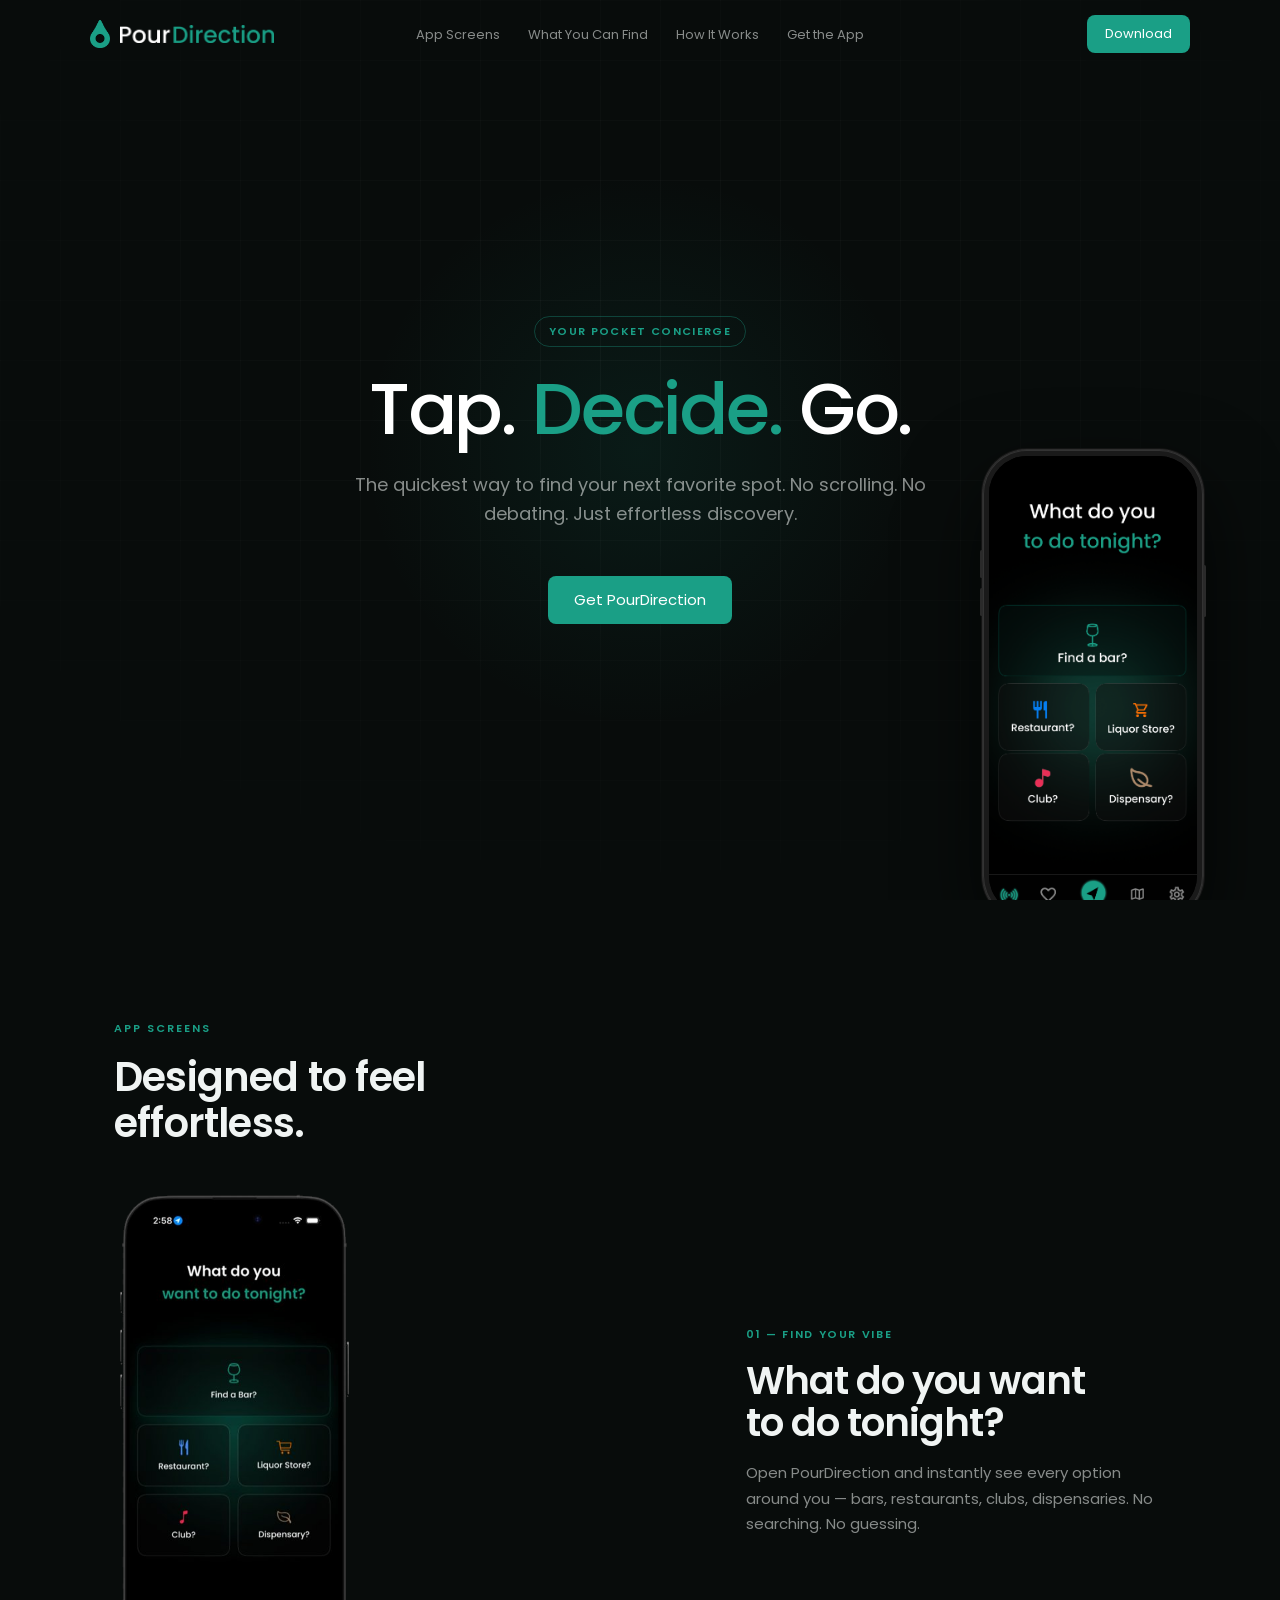
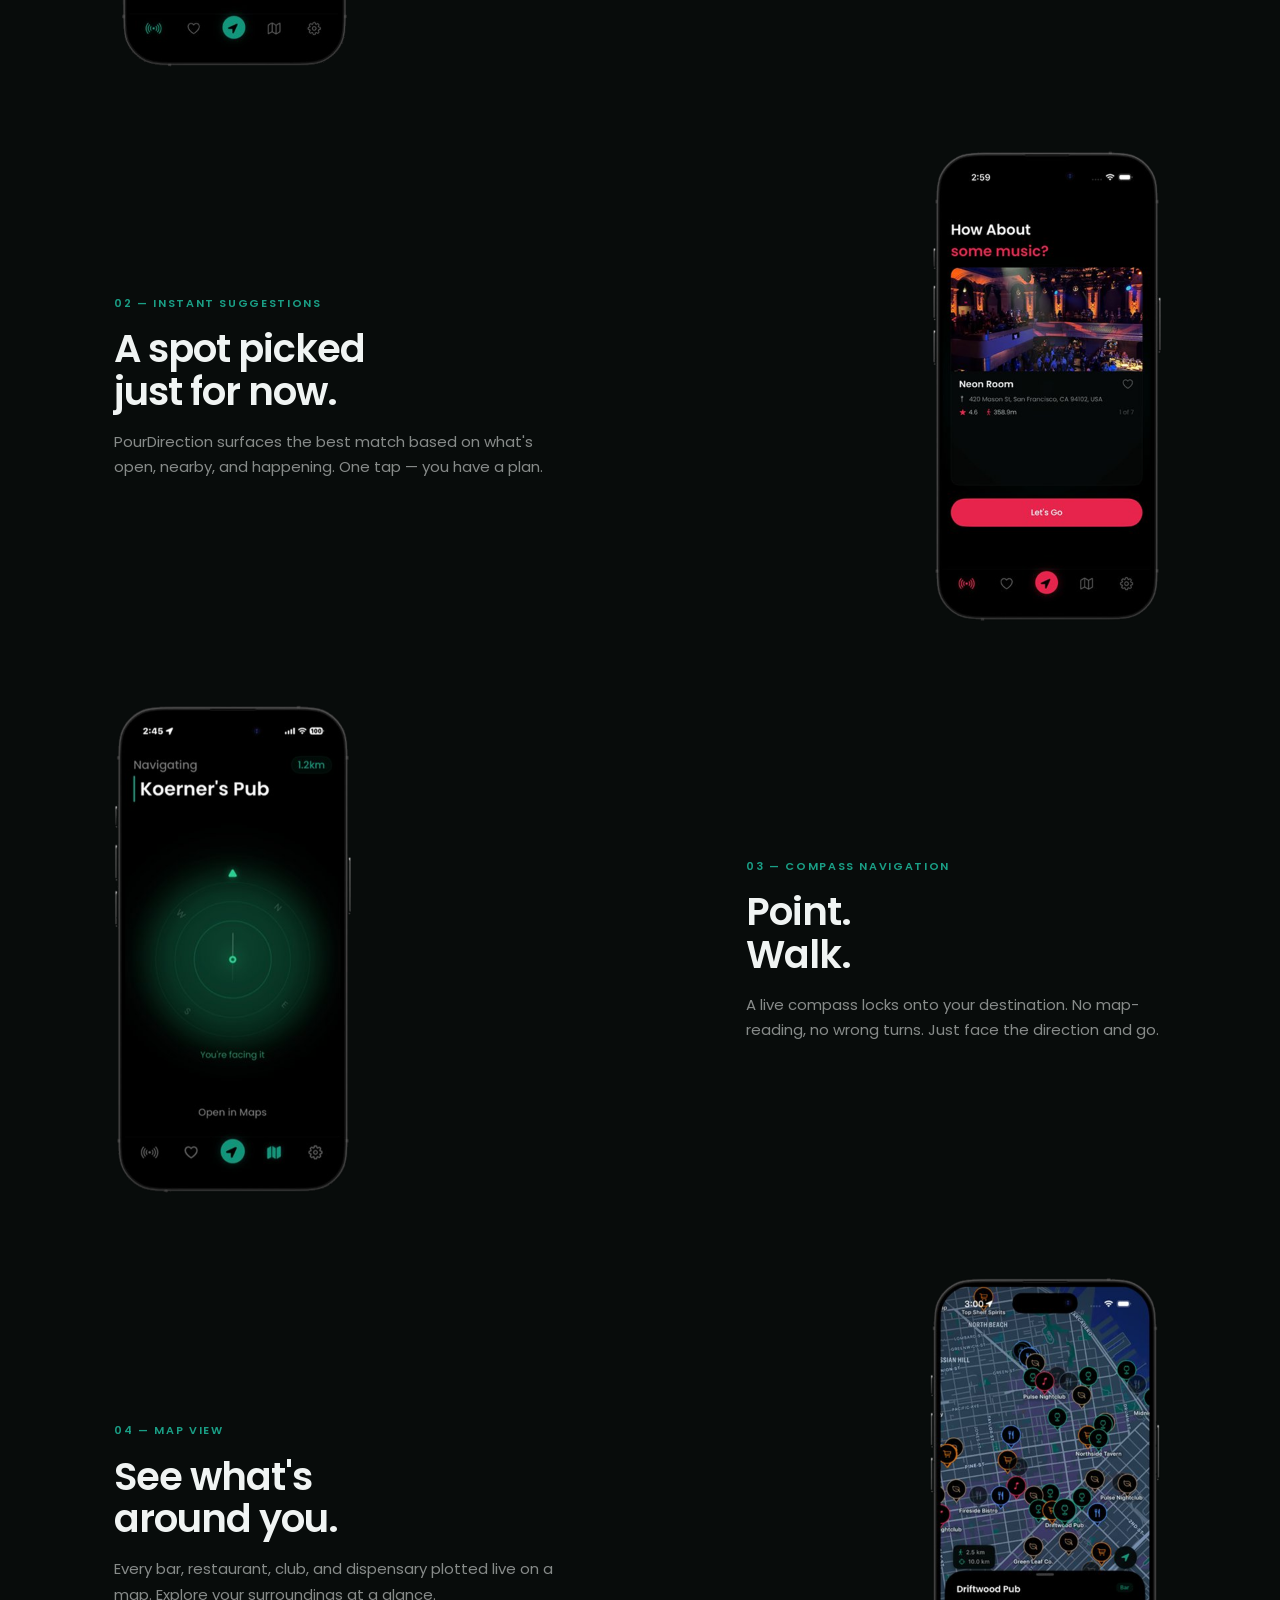
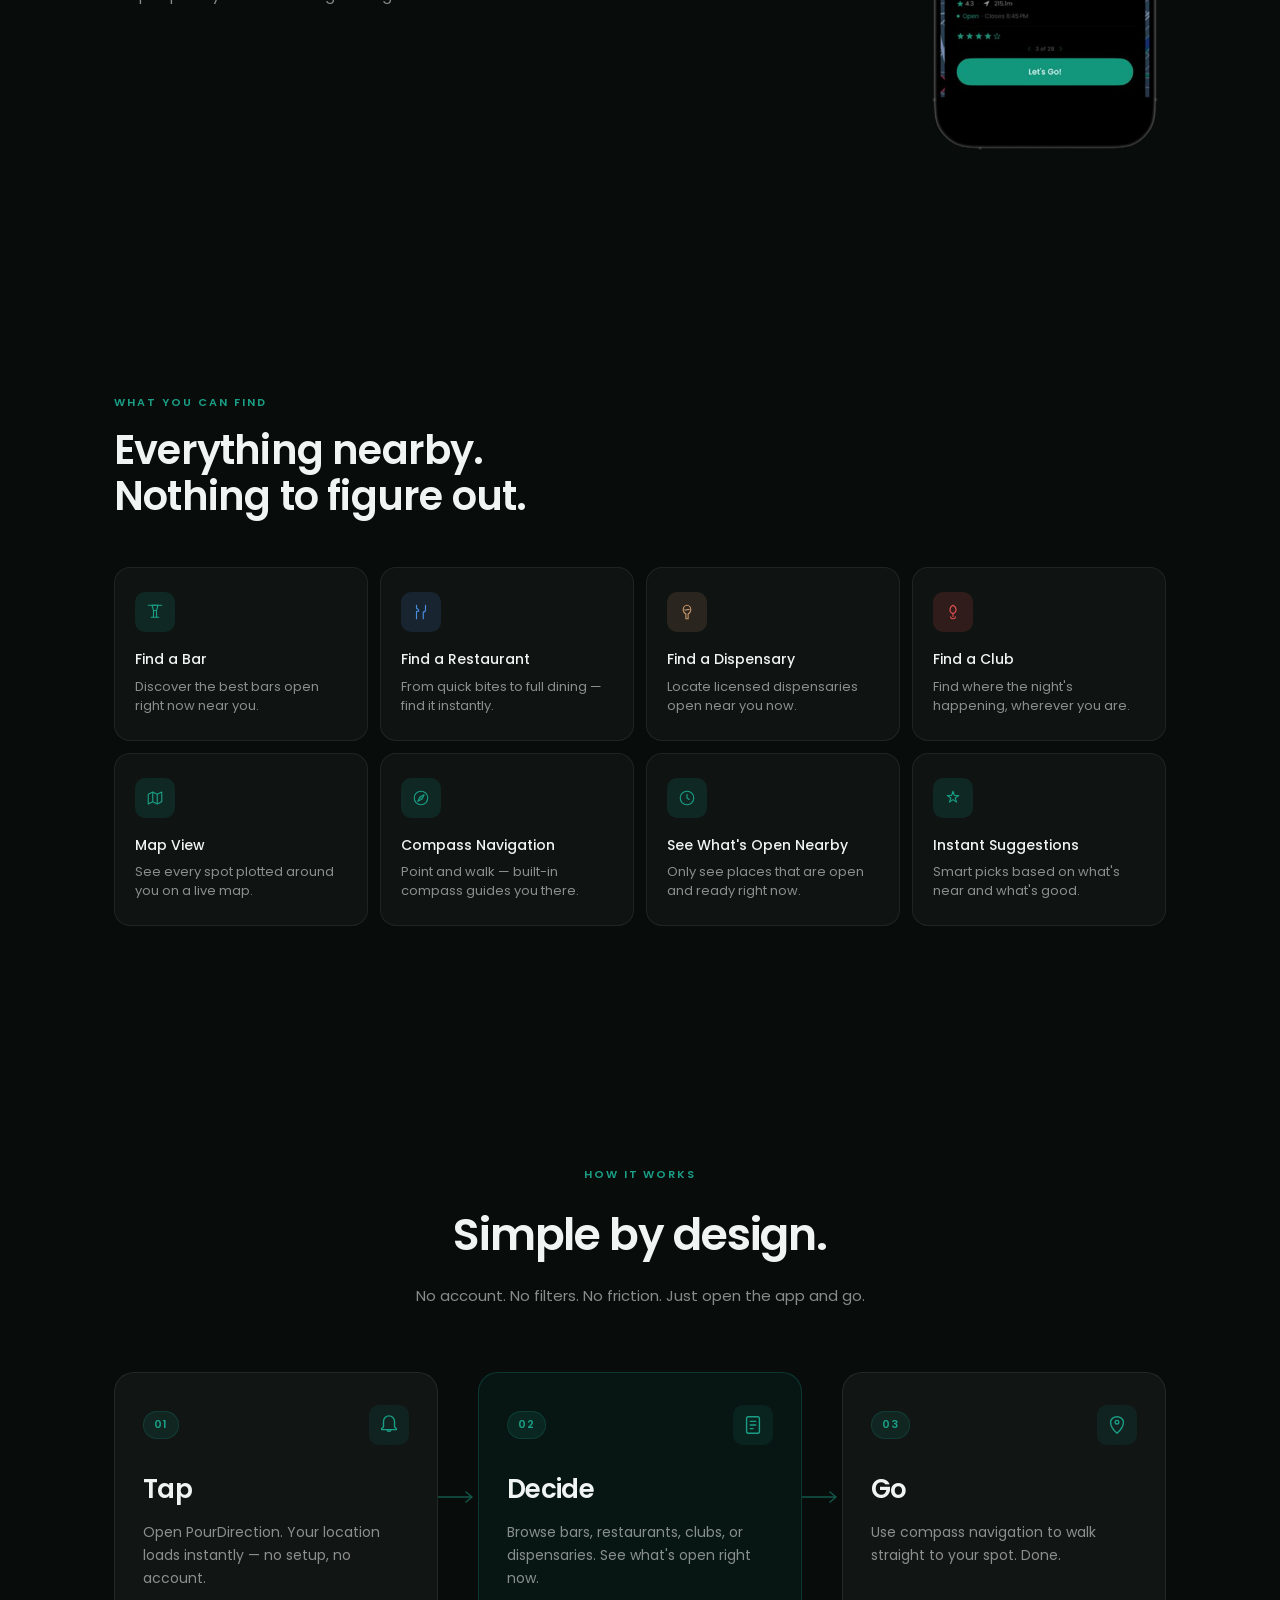
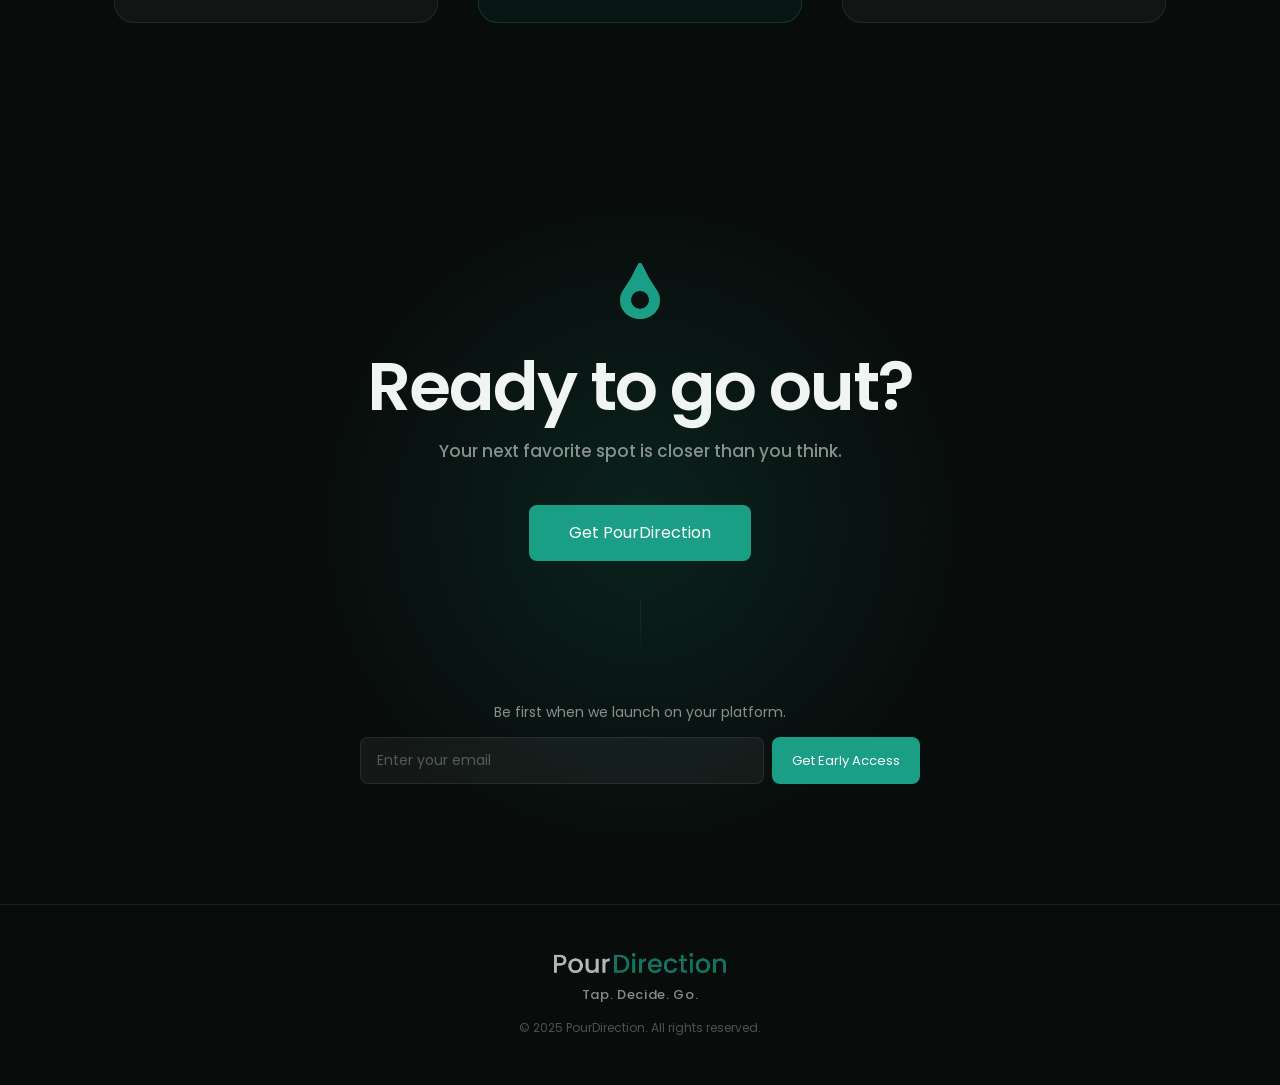
==== index.html @ 6fa6e8a2 "Initial commit — PourDirection marketing site" ====
<!DOCTYPE html>
<html lang="en">
<head>
  <meta charset="UTF-8" />
  <meta name="viewport" content="width=device-width, initial-scale=1.0" />
  <!-- Replace page title if needed -->
  <title>PourDirection — Tap. Decide. Go.</title>
  <meta name="description" content="Find the perfect spot. Instantly. PourDirection helps you discover bars, restaurants, dispensaries, and clubs near you." />
  <link rel="preconnect" href="https://fonts.googleapis.com" />
  <link rel="preconnect" href="https://fonts.gstatic.com" crossorigin />
  <link href="https://fonts.googleapis.com/css2?family=Poppins:wght@400;500;600;700;800&display=swap" rel="stylesheet" />
  <link rel="stylesheet" href="styles.css" />
</head>
<body>

  <!-- ============================================================
       NAV
  ============================================================ -->
  <nav class="nav" id="nav">
    <div class="nav-inner">
      <a href="#" class="nav-logo">
        <img src="assets/images/logo-icon.png" alt="PourDirection icon" class="nav-logo-icon" />
        <img src="assets/images/logo-wordmark.png" alt="PourDirection" class="nav-logo-wordmark" />
      </a>

      <!-- Desktop nav links -->
      <ul class="nav-links">
        <li><a href="#screenshots" class="nav-link">App Screens</a></li>
        <li><a href="#features" class="nav-link">What You Can Find</a></li>
        <li><a href="#how" class="nav-link">How It Works</a></li>
        <li><a href="#cta" class="nav-link">Get the App</a></li>
      </ul>

      <div class="nav-right">
        <a href="#cta" class="btn btn-sm">Download</a>
        <!-- Hamburger (mobile only) -->
        <button class="nav-hamburger" id="navHamburger" aria-label="Open menu" aria-expanded="false">
          <span></span><span></span><span></span>
        </button>
      </div>
    </div>

    <!-- Mobile drawer -->
    <div class="nav-drawer" id="navDrawer">
      <ul class="nav-drawer-links">
        <li><a href="#screenshots" class="nav-drawer-link">App Screens</a></li>
        <li><a href="#features" class="nav-drawer-link">What You Can Find</a></li>
        <li><a href="#how" class="nav-drawer-link">How It Works</a></li>
        <li><a href="#cta" class="nav-drawer-link">Ready to Go Out</a></li>
      </ul>
    </div>
  </nav>

  <!-- ============================================================
       HERO
  ============================================================ -->
  <section class="hero" id="hero">
    <!-- Background grid texture -->
    <div class="hero-grid" aria-hidden="true"></div>
    <!-- Radial glow -->
    <div class="hero-glow" aria-hidden="true"></div>

    <div class="hero-content">
      <!-- Badge -->
      <div class="hero-badge fade-up">Your Pocket Concierge</div>

      <!-- Headline -->
      <h1 class="hero-headline fade-up delay-1">
        Tap. <span style="color: #1A9F86;">Decide.</span> Go.
      </h1>

      <!-- Subtext -->
      <p class="hero-sub fade-up delay-2">
        The quickest way to find your next favorite spot. No scrolling. No debating. Just effortless discovery.
      </p>

      <div class="hero-ctas fade-up delay-3">
        <a href="#cta" class="btn btn-primary">Get PourDirection</a>
      </div>
    </div>

    <!-- iPhone mockup -->
    <div class="hero-phone fade-up delay-2">
      <div class="iphone">
        <div class="iphone-btn iphone-btn--vol-up"></div>
        <div class="iphone-btn iphone-btn--vol-down"></div>
        <div class="iphone-btn iphone-btn--power"></div>
        <div class="iphone-screen">
          <div class="iphone-island"></div>
          <img src="assets/images/screen-whattodo.png" alt="PourDirection app screen" class="iphone-screenshot" />
        </div>
      </div>
    </div>
  </section>

  <!-- ============================================================
       APP SCREENS
  ============================================================ -->
  <section class="screenshots" id="screenshots">
    <div class="container">
      <div class="section-label fade-up">App Screens</div>
      <h2 class="section-headline fade-up delay-1">Designed to feel<br />effortless.</h2>

      <div class="app-showcase">

        <!-- Row 1: Home — image left -->
        <div class="app-row fade-up" style="display:flex;flex-direction:row;align-items:center;justify-content:space-between;gap:60px;">
          <div class="app-row-image" style="flex:0 0 240px;width:240px;overflow:hidden;">
            <img src="assets/App_screnes/MainLanding_no_bg.png" alt="Home screen" style="width:240px;height:auto;display:block;border-radius:20px;" />
          </div>
          <div class="app-row-text" style="flex:0 0 auto;width:420px;min-width:0;">
            <span class="app-row-tag">01 — Find Your Vibe</span>
            <h3 class="app-row-headline">What do you want<br />to do tonight?</h3>
            <p class="app-row-desc">Open PourDirection and instantly see every option around you — bars, restaurants, clubs, dispensaries. No searching. No guessing.</p>
          </div>
        </div>

        <!-- Row 2: Suggestion — image right -->
        <div class="app-row app-row--reverse fade-up" style="display:flex;flex-direction:row-reverse;align-items:center;gap:96px;">
          <div class="app-row-image" style="flex:0 0 240px;width:240px;overflow:hidden;">
            <img src="assets/App_screnes/Suggestions_view_no_bg.png" alt="Suggestion screen" style="width:240px;height:auto;display:block;border-radius:20px;" />
          </div>
          <div class="app-row-text" style="flex:1;min-width:0;">
            <span class="app-row-tag">02 — Instant Suggestions</span>
            <h3 class="app-row-headline">A spot picked<br />just for now.</h3>
            <p class="app-row-desc">PourDirection surfaces the best match based on what's open, nearby, and happening. One tap — you have a plan.</p>
          </div>
        </div>

        <!-- Row 3: Compass — image left -->
        <div class="app-row fade-up" style="display:flex;flex-direction:row;align-items:center;justify-content:space-between;gap:60px;">
          <div class="app-row-image" style="flex:0 0 240px;width:240px;overflow:hidden;">
            <img src="assets/App_screnes/Compass_no_border_HQ.png" alt="Compass navigation" style="width:240px;height:auto;display:block;border-radius:20px;" />
          </div>
          <div class="app-row-text" style="flex:0 0 auto;width:420px;min-width:0;">
            <span class="app-row-tag">03 — Compass Navigation</span>
            <h3 class="app-row-headline">Point.<br />Walk.</h3>
            <p class="app-row-desc">A live compass locks onto your destination. No map-reading, no wrong turns. Just face the direction and go.</p>
          </div>
        </div>

        <!-- Row 4: Map — image right -->
        <div class="app-row app-row--reverse fade-up" style="display:flex;flex-direction:row-reverse;align-items:center;gap:96px;">
          <div class="app-row-image" style="flex:0 0 240px;width:240px;overflow:hidden;">
            <img src="assets/App_screnes/MapView_no_border_HQ.png" alt="Map view" style="width:240px;height:auto;display:block;border-radius:20px;" />
          </div>
          <div class="app-row-text" style="flex:1;min-width:0;">
            <span class="app-row-tag">04 — Map View</span>
            <h3 class="app-row-headline">See what's<br />around you.</h3>
            <p class="app-row-desc">Every bar, restaurant, club, and dispensary plotted live on a map. Explore your surroundings at a glance.</p>
          </div>
        </div>

      </div>
    </div>
  </section>

  <!-- ============================================================
       FEATURES
  ============================================================ -->
  <section class="features" id="features">
    <div class="container">
      <div class="section-label fade-up">What you can find</div>
      <!-- Replace section headline here -->
      <h2 class="section-headline fade-up delay-1">Everything nearby.<br />Nothing to figure out.</h2>

      <div class="features-grid">

        <!-- Bar — teal -->
        <div class="feature-card fade-up" style="--card-accent: #1A9F86;">
          <div class="feature-icon">
            <svg viewBox="0 0 24 24" fill="none"><path d="M8 3H16L14 10H10L8 3Z" stroke="currentColor" stroke-width="1.5" stroke-linejoin="round"/><path d="M10 10V19M14 10V19" stroke="currentColor" stroke-width="1.5" stroke-linecap="round"/><path d="M7 19H17" stroke="currentColor" stroke-width="1.5" stroke-linecap="round"/><path d="M3 3H21" stroke="currentColor" stroke-width="1.5" stroke-linecap="round"/></svg>
          </div>
          <h3 class="feature-name">Find a Bar</h3>
          <p class="feature-desc">Discover the best bars open right now near you.</p>
        </div>

        <!-- Restaurant — blue -->
        <div class="feature-card fade-up delay-1" style="--card-accent: #4A8FE2;">
          <div class="feature-icon">
            <svg viewBox="0 0 24 24" fill="none"><path d="M18 3V9C18 10.657 16.657 12 15 12V21" stroke="currentColor" stroke-width="1.5" stroke-linecap="round"/><path d="M6 3V7M6 11V21M6 7C6 7 9 8 9 11C9 11 9 11 6 11" stroke="currentColor" stroke-width="1.5" stroke-linecap="round" stroke-linejoin="round"/></svg>
          </div>
          <h3 class="feature-name">Find a Restaurant</h3>
          <p class="feature-desc">From quick bites to full dining — find it instantly.</p>
        </div>

        <!-- Dispensary — warm tan -->
        <div class="feature-card fade-up delay-2" style="--card-accent: #C4956A;">
          <div class="feature-icon">
            <svg viewBox="0 0 24 24" fill="none"><path d="M12 3C9 3 7 6 7 9C7 11.5 8.5 13.5 10.5 14.5V21H13.5V14.5C15.5 13.5 17 11.5 17 9C17 6 15 3 12 3Z" stroke="currentColor" stroke-width="1.5" stroke-linejoin="round"/><path d="M9 9C9 9 10.5 10 12 9C13.5 8 15 9 15 9" stroke="currentColor" stroke-width="1.5" stroke-linecap="round"/></svg>
          </div>
          <h3 class="feature-name">Find a Dispensary</h3>
          <p class="feature-desc">Locate licensed dispensaries open near you now.</p>
        </div>

        <!-- Club — red/coral -->
        <div class="feature-card fade-up delay-3" style="--card-accent: #E05050;">
          <div class="feature-icon">
            <svg viewBox="0 0 24 24" fill="none"><path d="M9 18C9 18 8 21 12 21C16 21 15 18 15 18M12 3C12 3 8 5 8 9C8 12 10 13.5 12 14C14 13.5 16 12 16 9C16 5 12 3 12 3Z" stroke="currentColor" stroke-width="1.5" stroke-linejoin="round"/><path d="M12 14V18" stroke="currentColor" stroke-width="1.5" stroke-linecap="round"/></svg>
          </div>
          <h3 class="feature-name">Find a Club</h3>
          <p class="feature-desc">Find where the night's happening, wherever you are.</p>
        </div>

        <!-- Map View — teal -->
        <div class="feature-card fade-up" style="--card-accent: #1A9F86;">
          <div class="feature-icon">
            <svg viewBox="0 0 24 24" fill="none"><path d="M3 7L9 4L15 7L21 4V17L15 20L9 17L3 20V7Z" stroke="currentColor" stroke-width="1.5" stroke-linejoin="round"/><path d="M9 4V17M15 7V20" stroke="currentColor" stroke-width="1.5"/></svg>
          </div>
          <h3 class="feature-name">Map View</h3>
          <p class="feature-desc">See every spot plotted around you on a live map.</p>
        </div>

        <!-- Compass — teal -->
        <div class="feature-card fade-up delay-1" style="--card-accent: #1A9F86;">
          <div class="feature-icon">
            <svg viewBox="0 0 24 24" fill="none"><circle cx="12" cy="12" r="9" stroke="currentColor" stroke-width="1.5"/><path d="M16.243 7.757L13.414 13.414L7.757 16.243L10.586 10.586L16.243 7.757Z" stroke="currentColor" stroke-width="1.5" stroke-linejoin="round"/><circle cx="12" cy="12" r="1" fill="currentColor"/></svg>
          </div>
          <h3 class="feature-name">Compass Navigation</h3>
          <p class="feature-desc">Point and walk — built-in compass guides you there.</p>
        </div>

        <!-- Open Nearby — teal -->
        <div class="feature-card fade-up delay-2" style="--card-accent: #1A9F86;">
          <div class="feature-icon">
            <svg viewBox="0 0 24 24" fill="none"><circle cx="12" cy="12" r="9" stroke="currentColor" stroke-width="1.5"/><path d="M12 7V12L15 14" stroke="currentColor" stroke-width="1.5" stroke-linecap="round" stroke-linejoin="round"/></svg>
          </div>
          <h3 class="feature-name">See What's Open Nearby</h3>
          <p class="feature-desc">Only see places that are open and ready right now.</p>
        </div>

        <!-- Suggestions — teal -->
        <div class="feature-card fade-up delay-3" style="--card-accent: #1A9F86;">
          <div class="feature-icon">
            <svg viewBox="0 0 24 24" fill="none"><path d="M12 3L13.8 8.6H19.6L14.9 11.9L16.7 17.5L12 14.2L7.3 17.5L9.1 11.9L4.4 8.6H10.2L12 3Z" stroke="currentColor" stroke-width="1.5" stroke-linejoin="round"/></svg>
          </div>
          <h3 class="feature-name">Instant Suggestions</h3>
          <p class="feature-desc">Smart picks based on what's near and what's good.</p>
        </div>

      </div>
    </div>
  </section>

  <!-- ============================================================
       HOW IT WORKS
  ============================================================ -->
  <section class="how" id="how">
    <div class="container">

      <div class="how-header fade-up">
        <div class="section-label">How it works</div>
        <h2 class="how-headline">Simple by design.</h2>
        <p class="how-sub">No account. No filters. No friction. Just open the app and go.</p>
      </div>

      <!-- Connected steps row -->
      <div class="steps">

        <!-- Step 1 -->
        <div class="step fade-up">
          <div class="step-card">
            <div class="step-top">
              <span class="step-chip">01</span>
              <div class="step-icon">
                <svg viewBox="0 0 24 24" fill="none" width="22" height="22">
                  <path d="M12 2C8.686 2 6 4.686 6 8V14L4 16V17H20V16L18 14V8C18 4.686 15.314 2 12 2Z" stroke="currentColor" stroke-width="1.5" stroke-linejoin="round"/>
                  <path d="M10 17C10 18.105 10.895 19 12 19C13.105 19 14 18.105 14 17" stroke="currentColor" stroke-width="1.5"/>
                </svg>
              </div>
            </div>
            <h3 class="step-title">Tap</h3>
            <p class="step-desc">Open PourDirection. Your location loads instantly — no setup, no account.</p>
          </div>
          <!-- Arrow connector -->
          <div class="step-arrow" aria-hidden="true">
            <svg viewBox="0 0 40 16" fill="none" width="40" height="16">
              <path d="M0 8H34M34 8L28 3M34 8L28 13" stroke="#1A9F86" stroke-width="1.5" stroke-linecap="round" stroke-linejoin="round" opacity="0.5"/>
            </svg>
          </div>
        </div>

        <!-- Step 2 -->
        <div class="step fade-up delay-1">
          <div class="step-card step-card--active">
            <div class="step-top">
              <span class="step-chip">02</span>
              <div class="step-icon">
                <svg viewBox="0 0 24 24" fill="none" width="22" height="22">
                  <rect x="5" y="3" width="14" height="18" rx="2" stroke="currentColor" stroke-width="1.5"/>
                  <path d="M9 8H15M9 12H15M9 16H12" stroke="currentColor" stroke-width="1.5" stroke-linecap="round"/>
                </svg>
              </div>
            </div>
            <h3 class="step-title">Decide</h3>
            <p class="step-desc">Browse bars, restaurants, clubs, or dispensaries. See what's open right now.</p>
          </div>
          <div class="step-arrow" aria-hidden="true">
            <svg viewBox="0 0 40 16" fill="none" width="40" height="16">
              <path d="M0 8H34M34 8L28 3M34 8L28 13" stroke="#1A9F86" stroke-width="1.5" stroke-linecap="round" stroke-linejoin="round" opacity="0.5"/>
            </svg>
          </div>
        </div>

        <!-- Step 3 -->
        <div class="step fade-up delay-2">
          <div class="step-card">
            <div class="step-top">
              <span class="step-chip">03</span>
              <div class="step-icon">
                <svg viewBox="0 0 24 24" fill="none" width="22" height="22">
                  <path d="M12 21C12 21 5 15 5 9C5 5.686 8.134 3 12 3C15.866 3 19 5.686 19 9C19 15 12 21 12 21Z" stroke="currentColor" stroke-width="1.5" stroke-linejoin="round"/>
                  <circle cx="12" cy="9" r="2" stroke="currentColor" stroke-width="1.5"/>
                </svg>
              </div>
            </div>
            <h3 class="step-title">Go</h3>
            <p class="step-desc">Use compass navigation to walk straight to your spot. Done.</p>
          </div>
        </div>

      </div>
    </div>
  </section>

  <!-- ============================================================
       FINAL CTA
  ============================================================ -->
  <section class="cta-section" id="cta">
    <div class="cta-glow" aria-hidden="true"></div>
    <div class="container cta-inner">

      <!-- Replace logo here if needed -->
      <img src="assets/images/logo-icon.png" alt="PourDirection" class="cta-logo fade-up" />

      <!-- Replace final CTA headline -->
      <h2 class="cta-headline fade-up delay-1">Ready to go out?</h2>
      <!-- Replace CTA subtext -->
      <p class="cta-sub fade-up delay-2">Your next favorite spot is closer than you think.</p>

      <!-- Primary CTA button — replace href with App Store / Play Store link -->
      <a href="#" class="btn btn-primary btn-large fade-up delay-3">Get PourDirection</a>

      <div class="cta-divider fade-up delay-3" aria-hidden="true"></div>

      <!-- Email capture — no backend, UI only -->
      <div class="email-capture fade-up delay-4">
        <p class="email-label">Be first when we launch on your platform.</p>
        <form class="email-form" onsubmit="handleEmailSubmit(event)">
          <!-- Replace placeholder text if needed -->
          <input
            type="email"
            class="email-input"
            placeholder="Enter your email"
            required
            aria-label="Email address"
          />
          <button type="submit" class="btn btn-primary">Get Early Access</button>
        </form>
        <p class="email-thanks" id="emailThanks">You're on the list. We'll be in touch.</p>
      </div>

    </div>
  </section>

  <!-- ============================================================
       FOOTER
  ============================================================ -->
  <footer class="footer">
    <div class="container footer-inner">
      <img src="assets/images/logo-wordmark.png" alt="PourDirection" class="footer-logo" />
      <!-- Replace footer tagline -->
      <p class="footer-tag">Tap. Decide. Go.</p>
      <!-- Replace footer legal text -->
      <p class="footer-legal">&copy; 2025 PourDirection. All rights reserved.</p>
    </div>
  </footer>

  <script src="script.js"></script>
</body>
</html>
---- styles.css ----
/* ============================================================
   POURDIRECTION — MARKETING SITE
   styles.css
   ============================================================ */

/* ------------------------------------------------------------
   CSS VARIABLES — Edit brand colors and fonts here
   ------------------------------------------------------------ */
:root {
  /* Brand colors */
  --accent: #1A9F86;
  --accent-light: #22c4a5;
  --accent-dim: rgba(26, 159, 134, 0.15);
  --accent-glow: rgba(26, 159, 134, 0.35);

  /* Backgrounds */
  --bg-base: #060a09;
  --bg-surface: rgba(255, 255, 255, 0.04);
  --bg-surface-hover: rgba(255, 255, 255, 0.07);
  --bg-border: rgba(255, 255, 255, 0.08);

  /* Text */
  --text-primary: #f0f4f3;
  --text-secondary: rgba(240, 244, 243, 0.55);
  --text-muted: rgba(240, 244, 243, 0.3);

  /* Spacing */
  --section-padding: 120px;
  --container-width: 1100px;

  /* Radius */
  --radius-sm: 10px;
  --radius-md: 16px;
  --radius-lg: 24px;
  --radius-xl: 32px;

  /* Transitions */
  --ease: cubic-bezier(0.16, 1, 0.3, 1);
  --ease-fast: cubic-bezier(0.4, 0, 0.2, 1);
}

/* ------------------------------------------------------------
   RESET & BASE
   ------------------------------------------------------------ */
*, *::before, *::after {
  box-sizing: border-box;
  margin: 0;
  padding: 0;
}

html {
  scroll-behavior: smooth;
  font-size: 16px;
}

body {
  font-family: 'Poppins', sans-serif;
  font-weight: 400;
  color: var(--text-primary);
  line-height: 1.6;
  overflow-x: hidden;
  background: #080c0b;
  background-attachment: fixed;
}

img {
  display: block;
  max-width: 100%;
}

a {
  text-decoration: none;
  color: inherit;
}

/* ------------------------------------------------------------
   CONTAINER
   ------------------------------------------------------------ */
.container {
  width: 100%;
  max-width: var(--container-width);
  margin: 0 auto;
  padding: 0 24px;
}

/* ------------------------------------------------------------
   TYPOGRAPHY
   ------------------------------------------------------------ */
.section-label {
  font-size: 11px;
  font-weight: 600;
  letter-spacing: 0.18em;
  text-transform: uppercase;
  color: var(--accent);
  margin-bottom: 16px;
}

.section-headline {
  font-size: clamp(26px, 3.5vw, 40px);
  font-weight: 600;
  line-height: 1.15;
  letter-spacing: -0.02em;
  color: var(--text-primary);
  margin-bottom: 48px;
}

/* ------------------------------------------------------------
   BUTTONS
   ------------------------------------------------------------ */
.btn {
  display: inline-flex;
  align-items: center;
  gap: 8px;
  padding: 12px 26px;
  border-radius: 8px;
  font-family: 'Poppins', sans-serif;
  font-weight: 400;
  font-size: 15px;
  letter-spacing: 0;
  cursor: pointer;
  border: none;
  transition: transform 0.18s var(--ease), background 0.18s var(--ease), opacity 0.18s, color 0.18s;
  white-space: nowrap;
}

.btn-primary {
  background: var(--accent);
  color: #fff;
}

.btn-primary:hover {
  background: var(--accent-light);
  transform: translateY(-1px);
}

.btn-primary:active {
  transform: translateY(0px);
  background: var(--accent);
}

.btn-ghost {
  background: transparent;
  color: rgba(240, 244, 243, 0.7);
  border: 1px solid rgba(255,255,255,0.12);
}

.btn-ghost:hover {
  color: var(--text-primary);
  border-color: rgba(255,255,255,0.22);
}

.btn-sm {
  padding: 9px 18px;
  font-size: 13px;
  background: var(--accent);
  color: #fff;
}

.btn-sm:hover {
  background: var(--accent-light);
}

.btn-large {
  padding: 15px 40px;
  font-size: 16px;
}

.btn-play-icon {
  font-size: 9px;
  opacity: 0.6;
}

/* ------------------------------------------------------------
   NAV
   ------------------------------------------------------------ */
.nav {
  position: fixed;
  top: 0;
  left: 0;
  right: 0;
  z-index: 100;
  padding: 0 24px;
  transition: background 0.4s var(--ease), backdrop-filter 0.4s;
}

.nav.scrolled {
  background: rgba(6, 10, 9, 0.85);
  backdrop-filter: blur(24px);
  border-bottom: 1px solid var(--bg-border);
}

.nav-inner {
  max-width: var(--container-width);
  margin: 0 auto;
  height: 68px;
  display: grid;
  grid-template-columns: 1fr auto 1fr;
  align-items: center;
}


.nav-logo {
  display: flex;
  align-items: center;
  gap: 10px;
}

.nav-logo-icon {
  height: 28px;
  width: auto;
}

.nav-logo-wordmark {
  height: 18px;
  width: auto;
}

/* Desktop nav links */
.nav-links {
  display: flex;
  align-items: center;
  gap: 4px;
  list-style: none;
  margin: 0;
  padding: 0;
  justify-self: center;
}

.nav-link {
  font-size: 13px;
  font-weight: 400;
  color: var(--text-secondary);
  padding: 6px 12px;
  border-radius: 6px;
  transition: color 0.2s, background 0.2s;
  white-space: nowrap;
}

.nav-link:hover {
  color: var(--text-primary);
  background: rgba(255, 255, 255, 0.06);
}

/* Right side: download btn + hamburger */
.nav-right {
  display: flex;
  align-items: center;
  gap: 12px;
  justify-self: end;
}

/* Hamburger button — mobile only */
.nav-hamburger {
  display: none;
  flex-direction: column;
  justify-content: center;
  gap: 5px;
  width: 36px;
  height: 36px;
  background: rgba(255,255,255,0.06);
  border: 1px solid rgba(255,255,255,0.1);
  border-radius: 8px;
  cursor: pointer;
  padding: 8px;
}

.nav-hamburger span {
  display: block;
  width: 100%;
  height: 1.5px;
  background: var(--text-primary);
  border-radius: 2px;
  transition: transform 0.25s, opacity 0.25s;
  transform-origin: center;
}

/* Animate to X when open */
.nav-hamburger.open span:nth-child(1) { transform: translateY(6.5px) rotate(45deg); }
.nav-hamburger.open span:nth-child(2) { opacity: 0; }
.nav-hamburger.open span:nth-child(3) { transform: translateY(-6.5px) rotate(-45deg); }

/* Mobile drawer */
.nav-drawer {
  display: none;
  overflow: hidden;
  max-height: 0;
  transition: max-height 0.35s cubic-bezier(0.4, 0, 0.2, 1);
  border-top: 1px solid transparent;
  background: rgba(6, 10, 9, 0.97);
  backdrop-filter: blur(24px);
}

.nav-drawer.open {
  max-height: 320px;
  border-top-color: var(--bg-border);
}

.nav-drawer-links {
  list-style: none;
  margin: 0;
  padding: 12px 0 20px;
}

.nav-drawer-link {
  display: block;
  font-size: 16px;
  font-weight: 500;
  color: var(--text-secondary);
  padding: 14px 24px;
  transition: color 0.2s, background 0.2s;
}

.nav-drawer-link:hover {
  color: var(--text-primary);
  background: rgba(255,255,255,0.04);
}

@media (max-width: 860px) {
  .nav-inner {
    display: flex;
    justify-content: space-between;
    align-items: center;
  }

  .nav-links { display: none; }
  .nav-right .btn-sm { display: none; }
  .nav-hamburger { display: flex; }
  .nav-drawer { display: block; }
}

/* ------------------------------------------------------------
   HERO
   ------------------------------------------------------------ */
.hero {
  position: relative;
  min-height: 100svh;
  display: flex;
  align-items: center;
  justify-content: center;
  padding: 120px 24px 80px;
  overflow: hidden;
}

/* Subtle map/grid texture */
.hero-grid {
  position: absolute;
  inset: 0;
  background-image:
    linear-gradient(rgba(255, 255, 255, 0.03) 1px, transparent 1px),
    linear-gradient(90deg, rgba(255, 255, 255, 0.03) 1px, transparent 1px);
  background-size: 60px 60px;
  mask-image: radial-gradient(ellipse 70% 70% at 50% 40%, black 0%, transparent 100%);
  pointer-events: none;
}

/* Radial glow behind hero content */
.hero-glow {
  position: absolute;
  top: 50%;
  left: 50%;
  transform: translate(-50%, -50%);
  width: 600px;
  height: 600px;
  background: radial-gradient(circle, rgba(26, 159, 134, 0.1) 0%, transparent 65%);
  pointer-events: none;
}

.hero-content {
  position: relative;
  z-index: 2;
  text-align: center;
  max-width: 640px;
}

/* Badge pill */
.hero-badge {
  display: inline-flex;
  align-items: center;
  font-size: 11px;
  font-weight: 600;
  letter-spacing: 0.12em;
  text-transform: uppercase;
  color: var(--accent);
  border: 1px solid rgba(26, 159, 134, 0.35);
  border-radius: 100px;
  padding: 6px 14px;
  margin-bottom: 24px;
}

.hero-headline {
  font-size: clamp(36px, 6vw, 72px);
  font-weight: 500;
  line-height: 1.05;
  letter-spacing: -0.03em;
  color: #ffffff;
  white-space: nowrap;
  margin-bottom: 24px;
}

.hero-sub {
  font-size: clamp(15px, 2vw, 18px);
  font-weight: 400;
  color: var(--text-secondary);
  margin-bottom: 48px;
  line-height: 1.6;
}

.hero-ctas {
  display: flex;
  align-items: center;
  justify-content: center;
  gap: 16px;
  flex-wrap: wrap;
}

/* iPhone mockup */
.hero-phone {
  position: absolute;
  bottom: -20px;
  right: 6%;
  z-index: 2;
  pointer-events: none;
}

.iphone {
  position: relative;
  width: 220px;
  height: 470px;
  background: #1a1a1a;
  border-radius: 44px;
  box-shadow:
    0 0 0 1px #2e2e2e,
    0 0 0 2px #141414,
    0 32px 80px rgba(0,0,0,0.7),
    inset 0 0 0 1px #333;
  animation: phoneFloat 6s ease-in-out infinite;
}

@keyframes phoneFloat {
  0%, 100% { transform: translateY(0px) rotate(1.5deg); }
  50% { transform: translateY(-14px) rotate(1.5deg); }
}

/* Side buttons */
.iphone-btn {
  position: absolute;
  background: #2a2a2a;
  border-radius: 2px;
}

.iphone-btn--vol-up {
  left: -3px;
  top: 100px;
  width: 3px;
  height: 28px;
}

.iphone-btn--vol-down {
  left: -3px;
  top: 138px;
  width: 3px;
  height: 28px;
}

.iphone-btn--power {
  right: -3px;
  top: 115px;
  width: 3px;
  height: 52px;
}

/* Screen area */
.iphone-screen {
  position: absolute;
  inset: 6px;
  border-radius: 38px;
  overflow: hidden;
  background: #000;
}

/* Dynamic Island */
.iphone-island {
  position: absolute;
  top: 10px;
  left: 50%;
  transform: translateX(-50%);
  width: 80px;
  height: 24px;
  background: #000;
  border-radius: 20px;
  z-index: 10;
}

/* App screenshot fills the screen */
.iphone-screenshot {
  width: 100%;
  height: 100%;
  object-fit: cover;
  object-position: top center;
  display: block;
}

/* ------------------------------------------------------------
   FEATURES
   ------------------------------------------------------------ */
.features {
  padding: var(--section-padding) 0;
}

.features-grid {
  display: grid;
  grid-template-columns: repeat(4, 1fr);
  gap: 12px;
}

.feature-card {
  --card-accent: #1A9F86;
  background: rgba(255,255,255,0.03);
  border: 1px solid rgba(255,255,255,0.07);
  border-radius: 16px;
  padding: 24px 20px;
  transition: background 0.2s, border-color 0.2s, transform 0.2s var(--ease);
  cursor: default;
}

.feature-card:hover {
  background: rgba(255,255,255,0.055);
  border-color: color-mix(in srgb, var(--card-accent) 30%, transparent);
  transform: translateY(-3px);
}

.feature-icon {
  width: 40px;
  height: 40px;
  background: color-mix(in srgb, var(--card-accent) 15%, transparent);
  border-radius: 10px;
  display: flex;
  align-items: center;
  justify-content: center;
  margin-bottom: 16px;
  color: var(--card-accent);
}

.feature-icon svg {
  width: 18px;
  height: 18px;
}

.feature-name {
  font-size: 14px;
  font-weight: 500;
  color: var(--text-primary);
  margin-bottom: 6px;
}

.feature-desc {
  font-size: 13px;
  font-weight: 400;
  color: var(--text-secondary);
  line-height: 1.5;
}

/* ------------------------------------------------------------
   SCREENSHOTS
   ------------------------------------------------------------ */
.screenshots {
  padding: var(--section-padding) 0;
}

/* Stacked app screen rows */
.app-showcase {
  display: flex;
  flex-direction: column;
  gap: 80px;
}

.app-row {
  display: flex;
  flex-direction: row;
  gap: 56px;
  align-items: center;
}

/* Reverse: image goes to right */
.app-row--reverse {
  flex-direction: row-reverse;
}

.app-row-image {
  flex: 0 0 120px;
  width: 120px;
  overflow: hidden;
}

.app-row-image img {
  width: 120px;
  height: auto;
  display: block;
  border-radius: 16px;
}

.app-row-text {
  flex: 1;
  display: flex;
  flex-direction: column;
  gap: 16px;
  min-width: 0;
}

.app-row-tag {
  font-size: 11px;
  font-weight: 600;
  letter-spacing: 0.15em;
  text-transform: uppercase;
  color: var(--accent);
}

.app-row-headline {
  font-size: clamp(24px, 3vw, 40px);
  font-weight: 600;
  letter-spacing: -0.025em;
  line-height: 1.1;
  color: var(--text-primary);
}

.app-row-desc {
  font-size: 15px;
  font-weight: 400;
  color: var(--text-secondary);
  line-height: 1.7;
  max-width: 440px;
}

@media (max-width: 700px) {
  .app-row,
  .app-row--reverse {
    flex-direction: column !important;
    justify-content: flex-start !important;
    gap: 32px !important;
    padding-left: 0 !important;
  }

  .app-row-image {
    flex: 0 0 auto !important;
    width: 220px !important;
    align-self: center;
  }

  .app-row-image img {
    width: 220px !important;
    max-width: 220px !important;
  }

  .app-row-text {
    flex: 1 1 auto !important;
    width: 100% !important;
    text-align: center;
  }

  .app-showcase {
    gap: 64px;
  }
}

/* ------------------------------------------------------------
   HOW IT WORKS
   ------------------------------------------------------------ */
.how {
  padding: var(--section-padding) 0;
  position: relative;
}

/* Centered intro header */
.how-header {
  text-align: center;
  max-width: 520px;
  margin: 0 auto 64px;
}

.how-headline {
  font-size: clamp(28px, 4vw, 44px);
  font-weight: 600;
  letter-spacing: -0.025em;
  color: var(--text-primary);
  margin: 12px 0 14px;
}

.how-sub {
  font-size: 15px;
  font-weight: 400;
  color: var(--text-secondary);
  line-height: 1.6;
}

/* Steps row */
.steps {
  display: grid;
  grid-template-columns: 1fr 40px 1fr 40px 1fr;
  align-items: stretch;
  gap: 0;
}

/* Each step takes up 1fr; arrows are separate grid items */
.step {
  display: contents; /* let card + arrow each occupy their grid cell */
}

.step-card {
  background: rgba(255, 255, 255, 0.04);
  border: 1px solid rgba(255, 255, 255, 0.08);
  border-radius: 20px;
  padding: 32px 28px;
  height: 100%;
  box-sizing: border-box;
  transition: border-color 0.25s, background 0.25s, transform 0.25s var(--ease);
}

.step-card:hover {
  background: rgba(255, 255, 255, 0.07);
  border-color: rgba(26, 159, 134, 0.3);
  transform: translateY(-4px);
}

/* Active/highlighted middle step */
.step-card--active {
  background: rgba(26, 159, 134, 0.07);
  border-color: rgba(26, 159, 134, 0.25);
}

.step-card--active:hover {
  border-color: rgba(26, 159, 134, 0.45);
}

/* Top row: number chip + icon side by side */
.step-top {
  display: flex;
  align-items: center;
  justify-content: space-between;
  margin-bottom: 24px;
}

.step-chip {
  font-size: 11px;
  font-weight: 600;
  letter-spacing: 0.1em;
  color: var(--accent);
  background: rgba(26, 159, 134, 0.12);
  border: 1px solid rgba(26, 159, 134, 0.2);
  border-radius: 100px;
  padding: 4px 10px;
}

.step-icon {
  width: 40px;
  height: 40px;
  background: rgba(26, 159, 134, 0.1);
  border-radius: 10px;
  display: flex;
  align-items: center;
  justify-content: center;
  color: var(--accent);
}

.step-title {
  font-size: 26px;
  font-weight: 600;
  letter-spacing: -0.025em;
  color: var(--text-primary);
  margin-bottom: 10px;
}

.step-desc {
  font-size: 14px;
  font-weight: 400;
  color: var(--text-secondary);
  line-height: 1.65;
}

/* Arrow between steps — sits in its own 40px column, vertically centered */
.step-arrow {
  display: flex;
  align-items: center;
  justify-content: center;
  align-self: center;
}

/* ------------------------------------------------------------
   CTA SECTION
   ------------------------------------------------------------ */
.cta-section {
  padding: var(--section-padding) 0;
  position: relative;
  overflow: hidden;
}

.cta-glow {
  position: absolute;
  top: 50%;
  left: 50%;
  transform: translate(-50%, -50%);
  width: 800px;
  height: 800px;
  background: radial-gradient(circle, rgba(26, 159, 134, 0.15) 0%, transparent 60%);
  pointer-events: none;
}

.cta-inner {
  display: flex;
  flex-direction: column;
  align-items: center;
  text-align: center;
  position: relative;
  z-index: 2;
}

.cta-logo {
  height: 56px;
  width: auto;
  margin-bottom: 32px;
}

.cta-headline {
  font-size: clamp(40px, 7vw, 68px);
  font-weight: 600;
  letter-spacing: -0.03em;
  line-height: 1.05;
  margin-bottom: 16px;
  color: var(--text-primary);
}

.cta-sub {
  font-size: 17px;
  font-weight: 500;
  color: var(--text-secondary);
  margin-bottom: 40px;
}

.cta-divider {
  width: 1px;
  height: 60px;
  background: linear-gradient(180deg, var(--bg-border), transparent);
  margin: 40px 0;
}

/* Email capture */
.email-capture {
  width: 100%;
  max-width: 560px;
  display: flex;
  flex-direction: column;
  align-items: center;
  gap: 14px;
}

.email-label {
  font-size: 14px;
  font-weight: 400;
  color: var(--text-secondary);
}

.email-form {
  width: 100%;
  display: flex;
  gap: 8px;
  align-items: stretch;
}

.email-form .btn {
  padding: 0 20px;
  font-size: 13px;
  white-space: nowrap;
  flex-shrink: 0;
}

.email-input {
  flex: 1;
  background: rgba(255, 255, 255, 0.05);
  border: 1px solid var(--bg-border);
  border-radius: 8px;
  outline: none;
  font-family: 'Poppins', sans-serif;
  font-size: 14px;
  font-weight: 400;
  color: var(--text-primary);
  padding: 12px 16px;
  min-width: 0;
  transition: border-color 0.2s;
}

.email-input:focus {
  border-color: rgba(26, 159, 134, 0.5);
}

.email-input::placeholder {
  color: var(--text-muted);
}

.email-thanks {
  font-size: 13px;
  color: var(--accent-light);
  font-weight: 500;
  display: none;
  animation: fadeInUp 0.4s var(--ease);
}

.email-thanks.visible {
  display: block;
}

/* ------------------------------------------------------------
   FOOTER
   ------------------------------------------------------------ */
.footer {
  padding: 48px 24px;
  border-top: 1px solid var(--bg-border);
}

.footer-inner {
  display: flex;
  flex-direction: column;
  align-items: center;
  gap: 12px;
  text-align: center;
}

.footer-logo {
  height: 20px;
  width: auto;
  opacity: 0.7;
}

.footer-tag {
  font-size: 13px;
  font-weight: 500;
  color: var(--text-secondary);
  letter-spacing: 0.05em;
}

.footer-legal {
  font-size: 12px;
  color: var(--text-muted);
}

/* ------------------------------------------------------------
   ANIMATIONS
   ------------------------------------------------------------ */
.fade-up {
  opacity: 0;
  transform: translateY(28px);
  transition: opacity 0.7s var(--ease), transform 0.7s var(--ease);
}

.fade-up.visible {
  opacity: 1;
  transform: translateY(0);
}

.delay-1 { transition-delay: 0.1s; }
.delay-2 { transition-delay: 0.2s; }
.delay-3 { transition-delay: 0.3s; }
.delay-4 { transition-delay: 0.4s; }

@keyframes fadeInUp {
  from { opacity: 0; transform: translateY(10px); }
  to   { opacity: 1; transform: translateY(0); }
}

/* ------------------------------------------------------------
   RESPONSIVE — TABLET
   ------------------------------------------------------------ */
@media (max-width: 900px) {
  :root {
    --section-padding: 80px;
  }

  .features-grid {
    grid-template-columns: repeat(2, 1fr);
  }

  .steps {
    grid-template-columns: 1fr;
    gap: 16px;
  }

  .step-arrow {
    padding-top: 0;
    transform: rotate(90deg);
  }


  .hero-phone {
    display: none;
  }
}

/* ------------------------------------------------------------
   RESPONSIVE — MOBILE
   ------------------------------------------------------------ */
@media (max-width: 560px) {
  :root {
    --section-padding: 64px;
  }

  .hero {
    min-height: auto;
    padding: 180px 24px 60px;
    justify-content: flex-start;
    align-items: center;
  }

  .hero-content {
    text-align: center;
  }

  .hero-badge {
    margin: 0 auto 20px;
  }

  .hero-headline {
    white-space: normal;
    font-size: clamp(32px, 9vw, 52px);
    margin-bottom: 16px;
  }

  .hero-sub {
    font-size: 15px;
    margin-bottom: 32px;
  }

  .features-grid {
    grid-template-columns: 1fr 1fr;
    gap: 12px;
  }

  .feature-card {
    padding: 20px 16px;
  }

  .hero-ctas {
    flex-direction: column;
    align-items: stretch;
  }

  .hero-ctas .btn {
    justify-content: center;
  }

  .email-form {
    flex-direction: column;
    gap: 10px;
  }

  .email-input {
    font-size: 16px; /* prevent iOS zoom */
    width: 100%;
  }

  .email-form .btn {
    justify-content: center;
    width: 100%;
    padding: 14px 20px;
  }

  .section-headline {
    margin-bottom: 40px;
  }
}
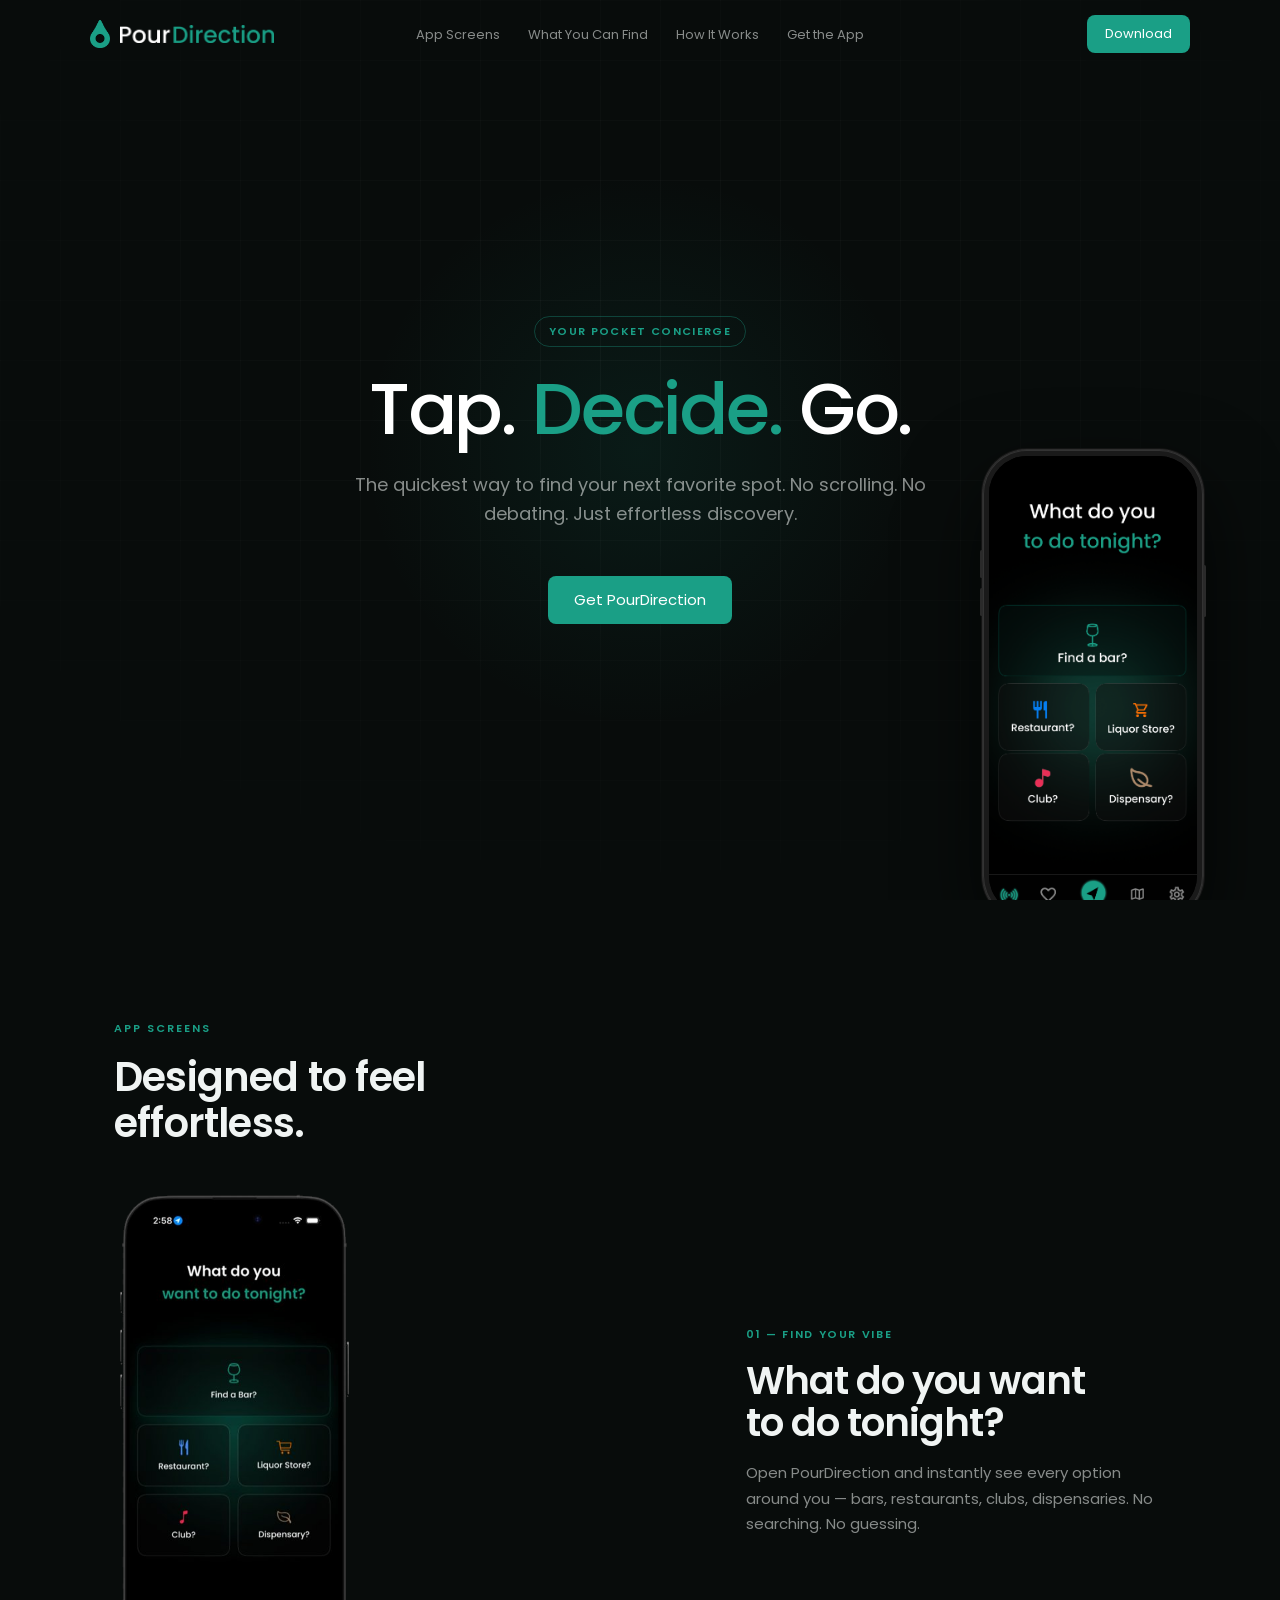
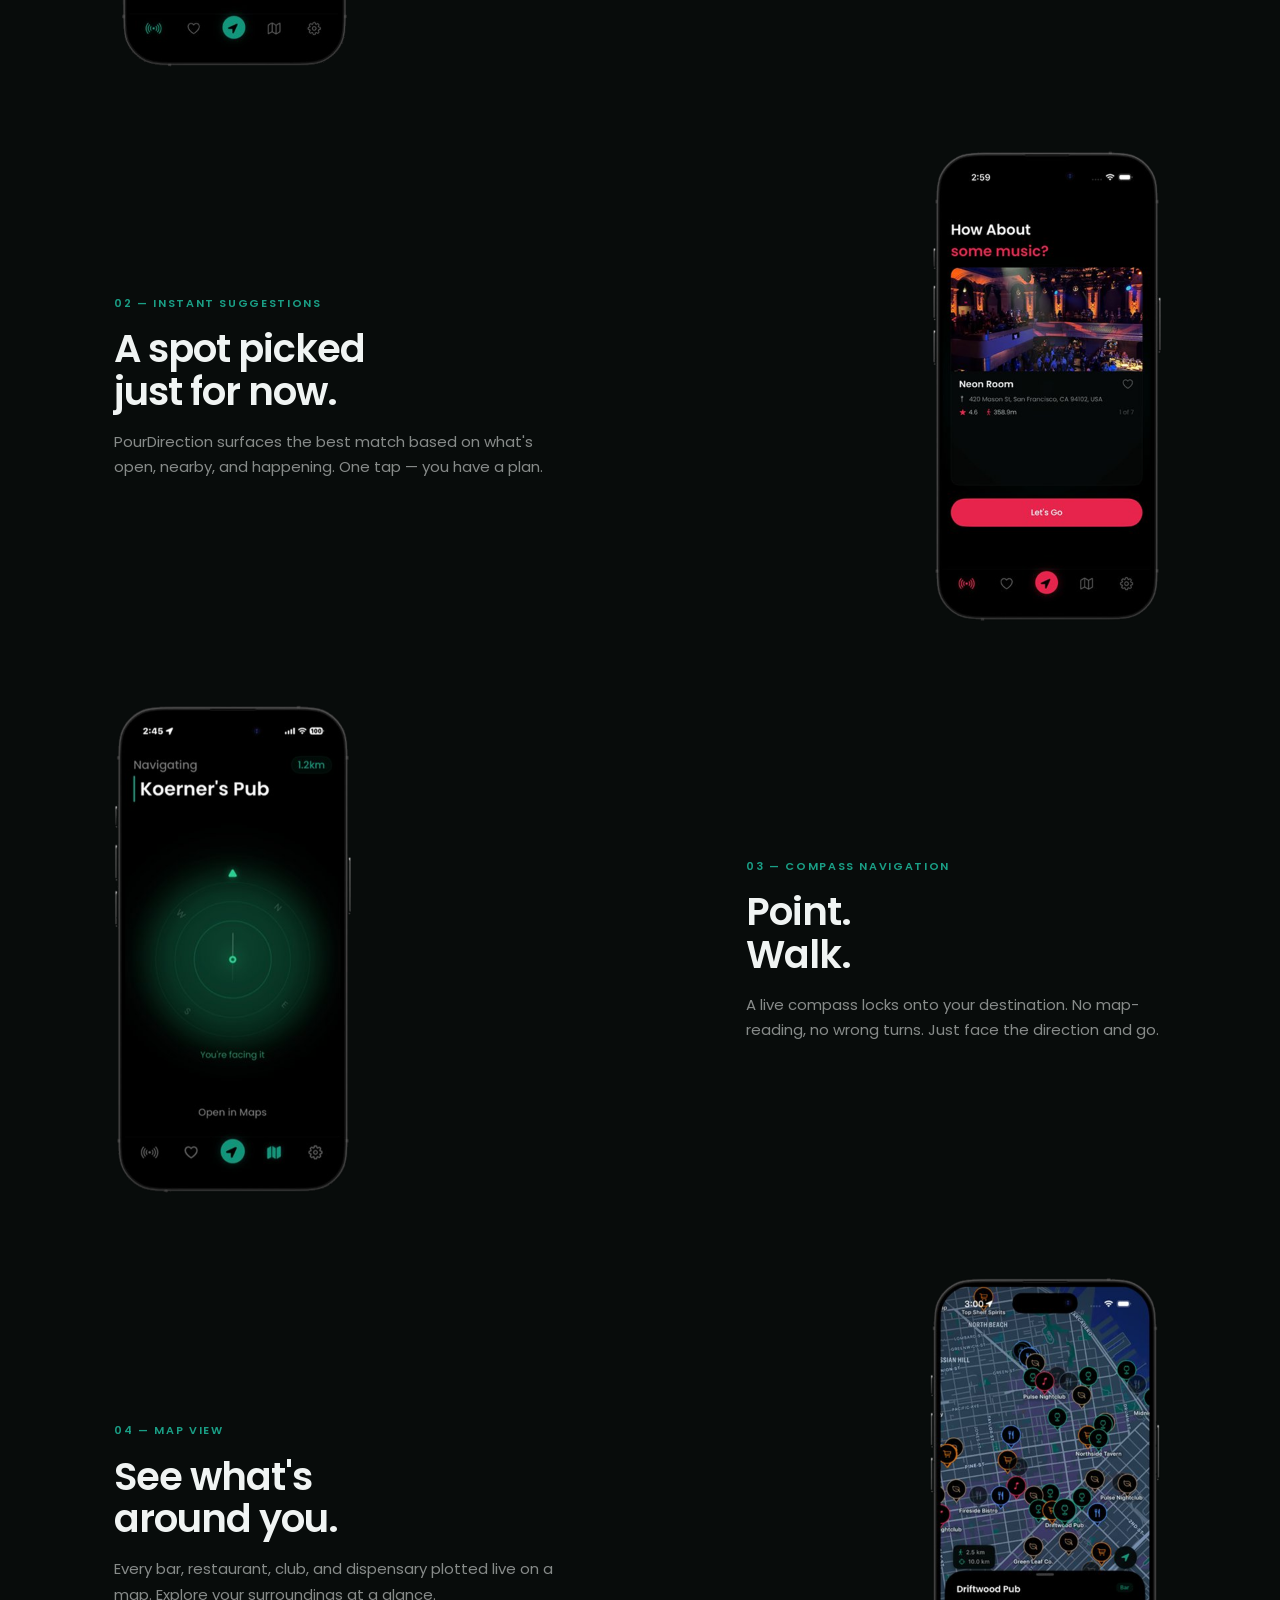
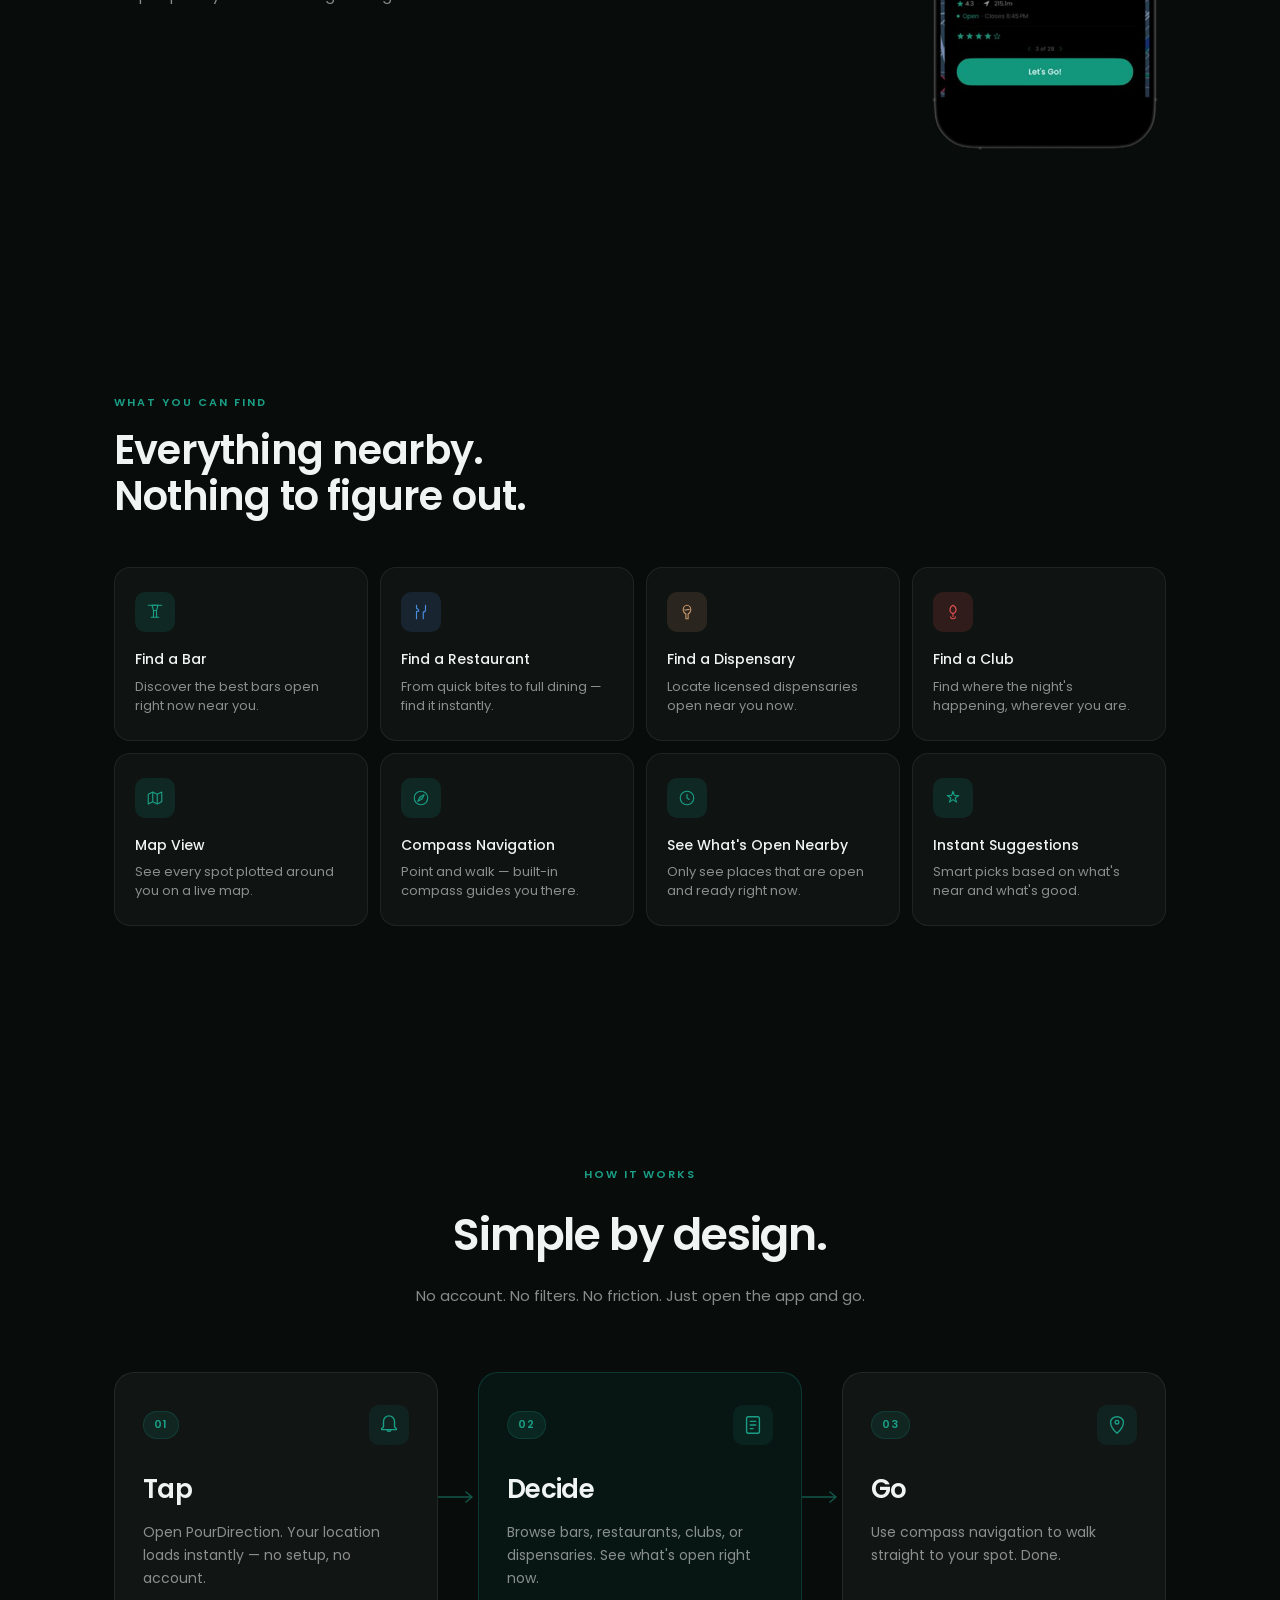
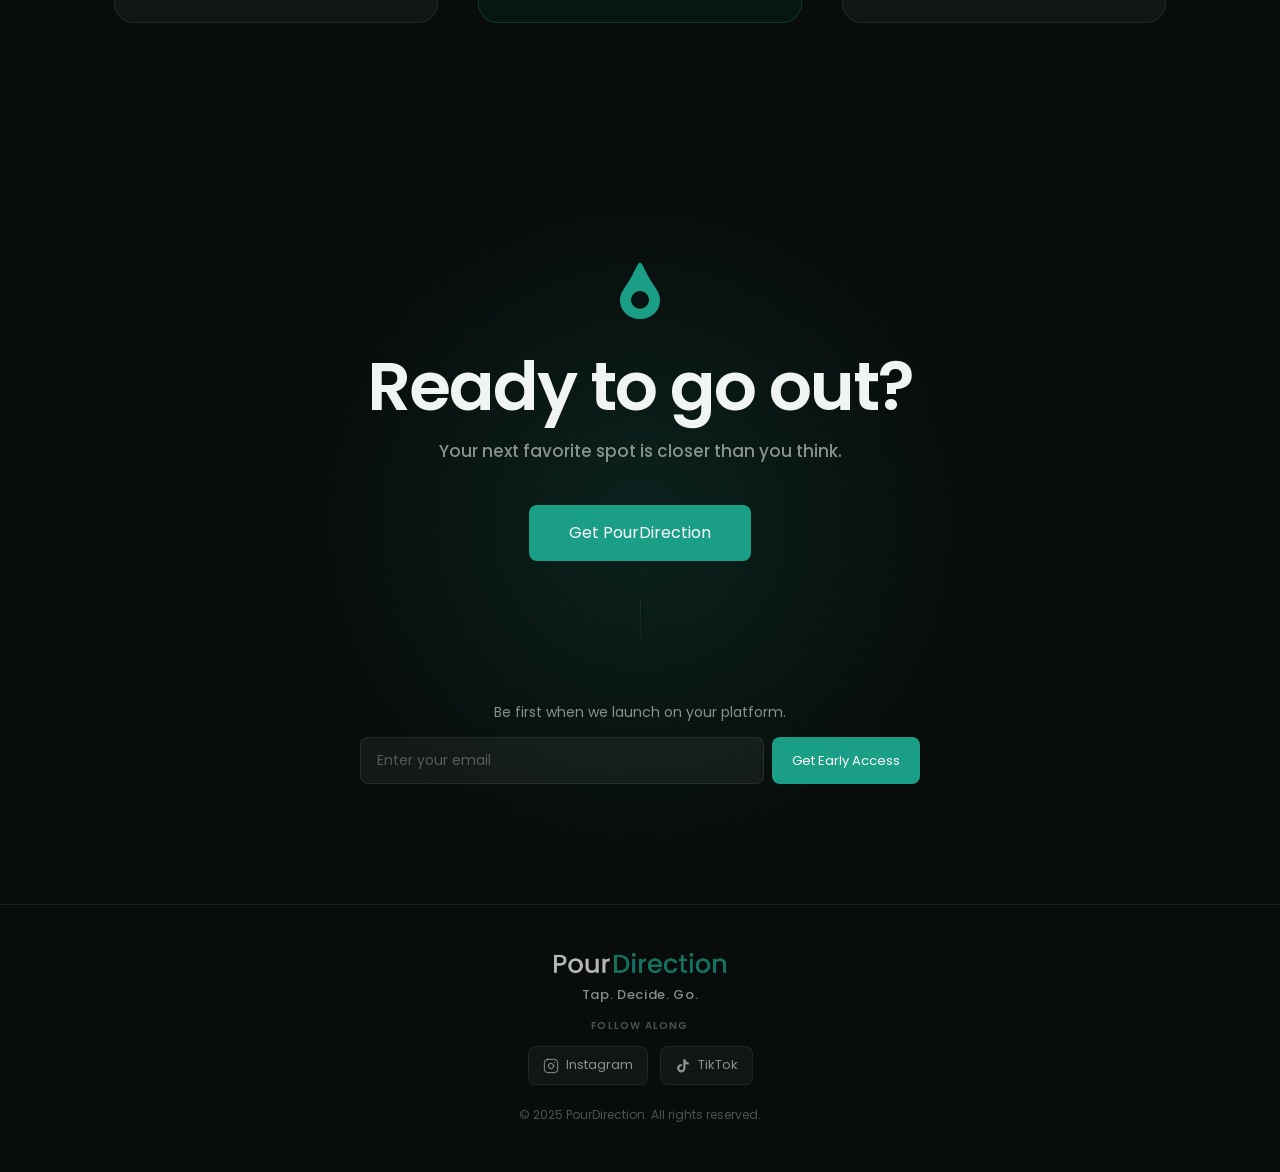
==== commit 7be9d5f9: "Add Instagram and TikTok social links to footer" ====
--- a/index.html
+++ b/index.html
@@ -9,6 +9,7 @@
   <link rel="preconnect" href="https://fonts.googleapis.com" />
   <link rel="preconnect" href="https://fonts.gstatic.com" crossorigin />
   <link href="https://fonts.googleapis.com/css2?family=Poppins:wght@400;500;600;700;800&display=swap" rel="stylesheet" />
+  <link rel="icon" type="image/svg+xml" href="favicon.svg" />
   <link rel="stylesheet" href="styles.css" />
 </head>
 <body>
@@ -369,9 +370,29 @@
   <footer class="footer">
     <div class="container footer-inner">
       <img src="assets/images/logo-wordmark.png" alt="PourDirection" class="footer-logo" />
-      <!-- Replace footer tagline -->
       <p class="footer-tag">Tap. Decide. Go.</p>
-      <!-- Replace footer legal text -->
+
+      <!-- Social links -->
+      <div class="footer-social">
+        <span class="footer-social-label">Follow along</span>
+        <div class="footer-social-links">
+          <a href="https://www.instagram.com/pourdirection" target="_blank" rel="noopener" class="footer-social-link">
+            <svg width="16" height="16" viewBox="0 0 24 24" fill="none" stroke="currentColor" stroke-width="1.5" stroke-linecap="round" stroke-linejoin="round">
+              <rect x="2" y="2" width="20" height="20" rx="5" ry="5"/>
+              <circle cx="12" cy="12" r="4"/>
+              <circle cx="17.5" cy="6.5" r="1" fill="currentColor" stroke="none"/>
+            </svg>
+            Instagram
+          </a>
+          <a href="https://www.tiktok.com/@pourdirection" target="_blank" rel="noopener" class="footer-social-link">
+            <svg width="16" height="16" viewBox="0 0 24 24" fill="currentColor">
+              <path d="M19.59 6.69a4.83 4.83 0 0 1-3.77-4.25V2h-3.45v13.67a2.89 2.89 0 0 1-2.88 2.5 2.89 2.89 0 0 1-2.89-2.89 2.89 2.89 0 0 1 2.89-2.89c.28 0 .54.04.79.1V9.01a6.33 6.33 0 0 0-.79-.05 6.34 6.34 0 0 0-6.34 6.34 6.34 6.34 0 0 0 6.34 6.34 6.34 6.34 0 0 0 6.33-6.34V8.69a8.18 8.18 0 0 0 4.78 1.52V6.76a4.85 4.85 0 0 1-1.01-.07z"/>
+            </svg>
+            TikTok
+          </a>
+        </div>
+      </div>
+
       <p class="footer-legal">&copy; 2025 PourDirection. All rights reserved.</p>
     </div>
   </footer>
--- a/styles.css
+++ b/styles.css
@@ -941,6 +941,47 @@
   color: var(--text-muted);
 }
 
+.footer-social {
+  display: flex;
+  flex-direction: column;
+  align-items: center;
+  gap: 12px;
+  margin-bottom: 8px;
+}
+
+.footer-social-label {
+  font-size: 10px;
+  font-weight: 600;
+  letter-spacing: 0.12em;
+  text-transform: uppercase;
+  color: var(--text-muted);
+}
+
+.footer-social-links {
+  display: flex;
+  gap: 12px;
+}
+
+.footer-social-link {
+  display: inline-flex;
+  align-items: center;
+  gap: 7px;
+  font-size: 13px;
+  font-weight: 400;
+  color: var(--text-secondary);
+  background: rgba(255,255,255,0.04);
+  border: 1px solid rgba(255,255,255,0.07);
+  border-radius: 8px;
+  padding: 8px 14px;
+  transition: color 0.2s, border-color 0.2s, background 0.2s;
+}
+
+.footer-social-link:hover {
+  color: var(--accent);
+  border-color: rgba(26,159,134,0.3);
+  background: rgba(26,159,134,0.06);
+}
+
 /* ------------------------------------------------------------
    ANIMATIONS
    ------------------------------------------------------------ */
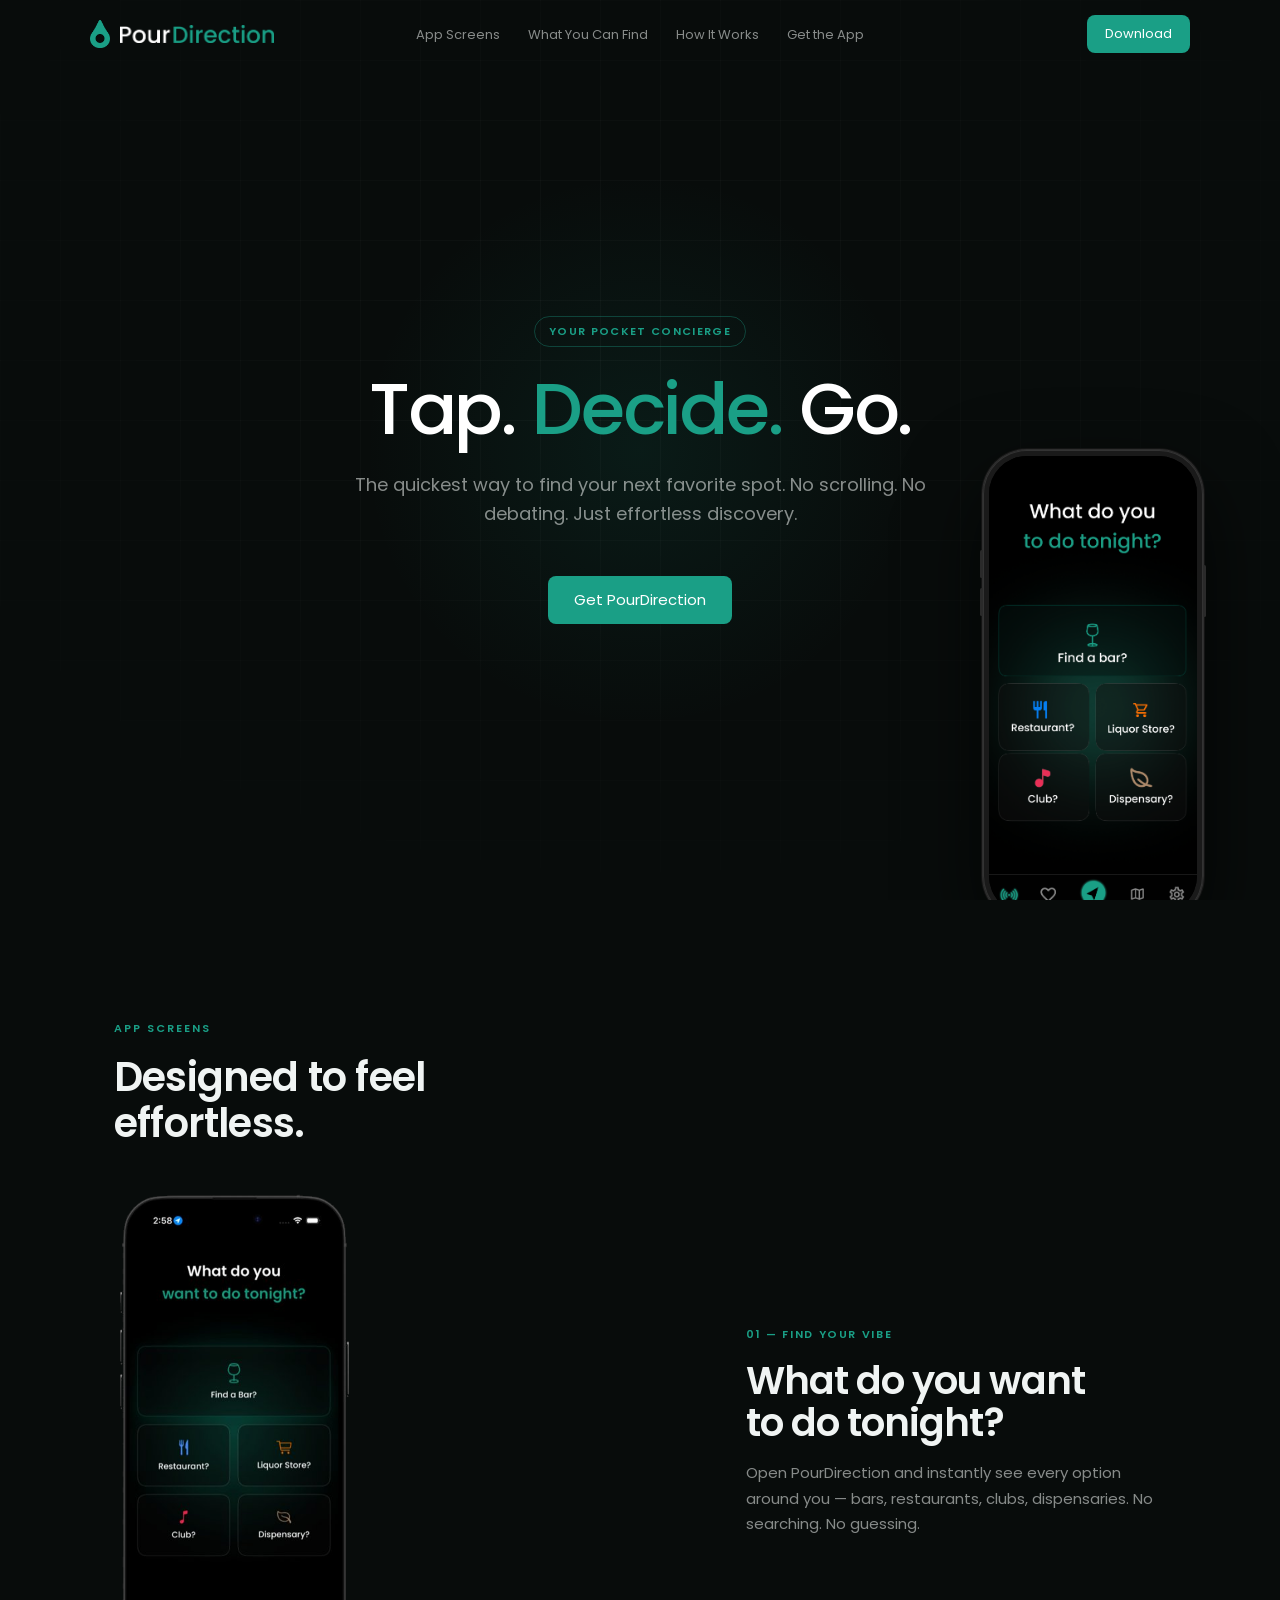
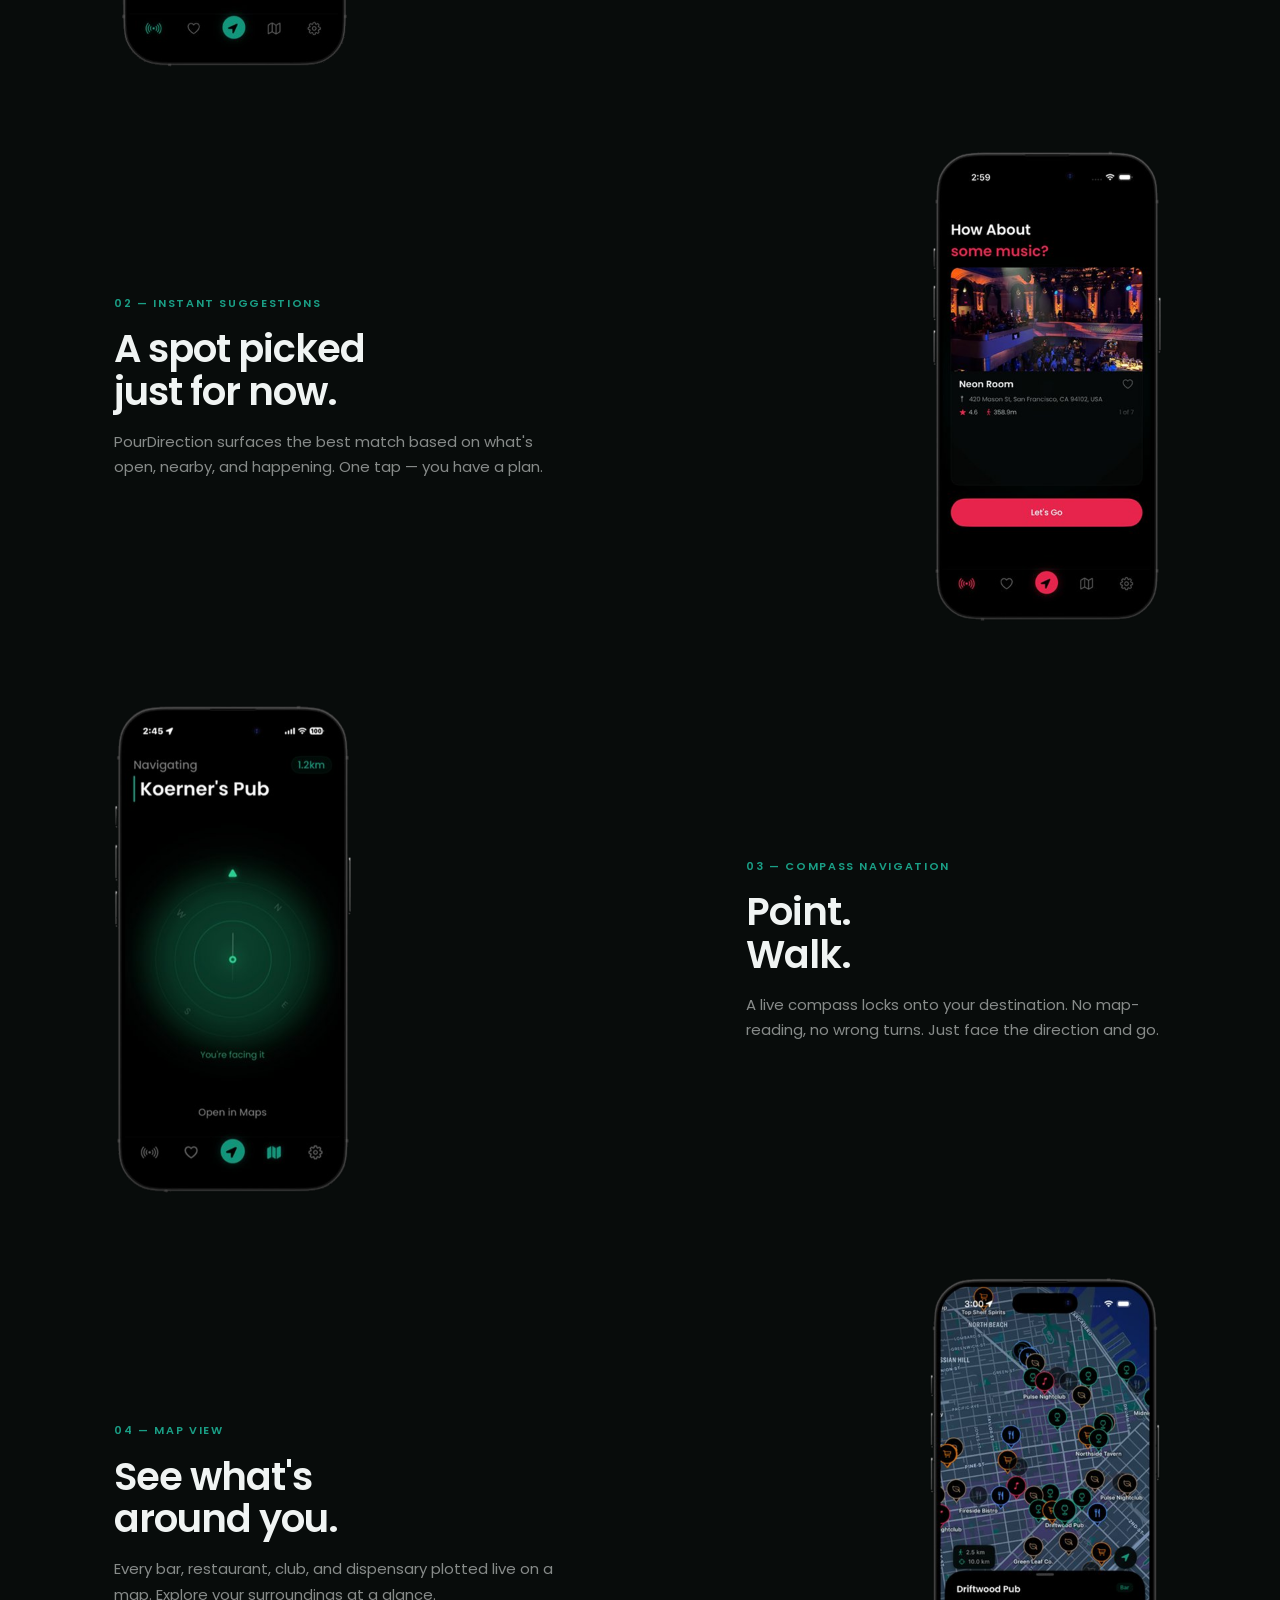
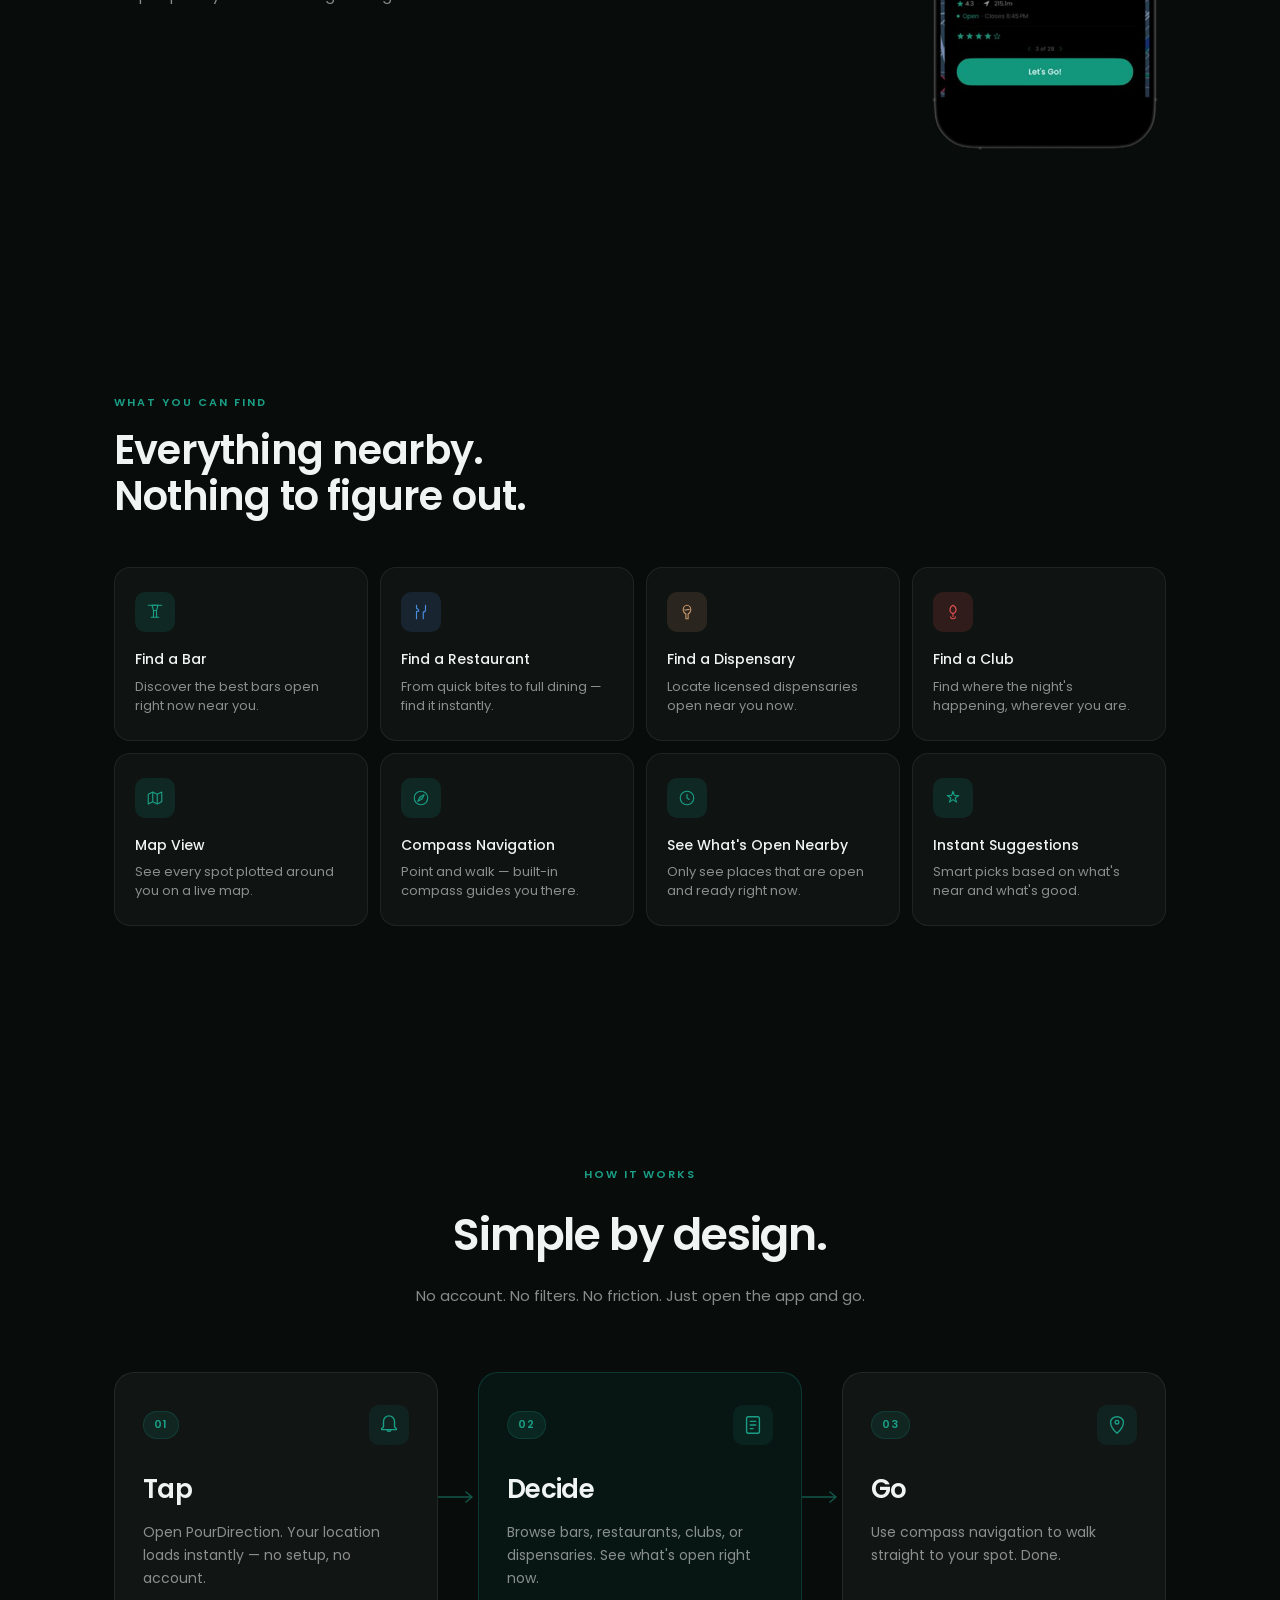
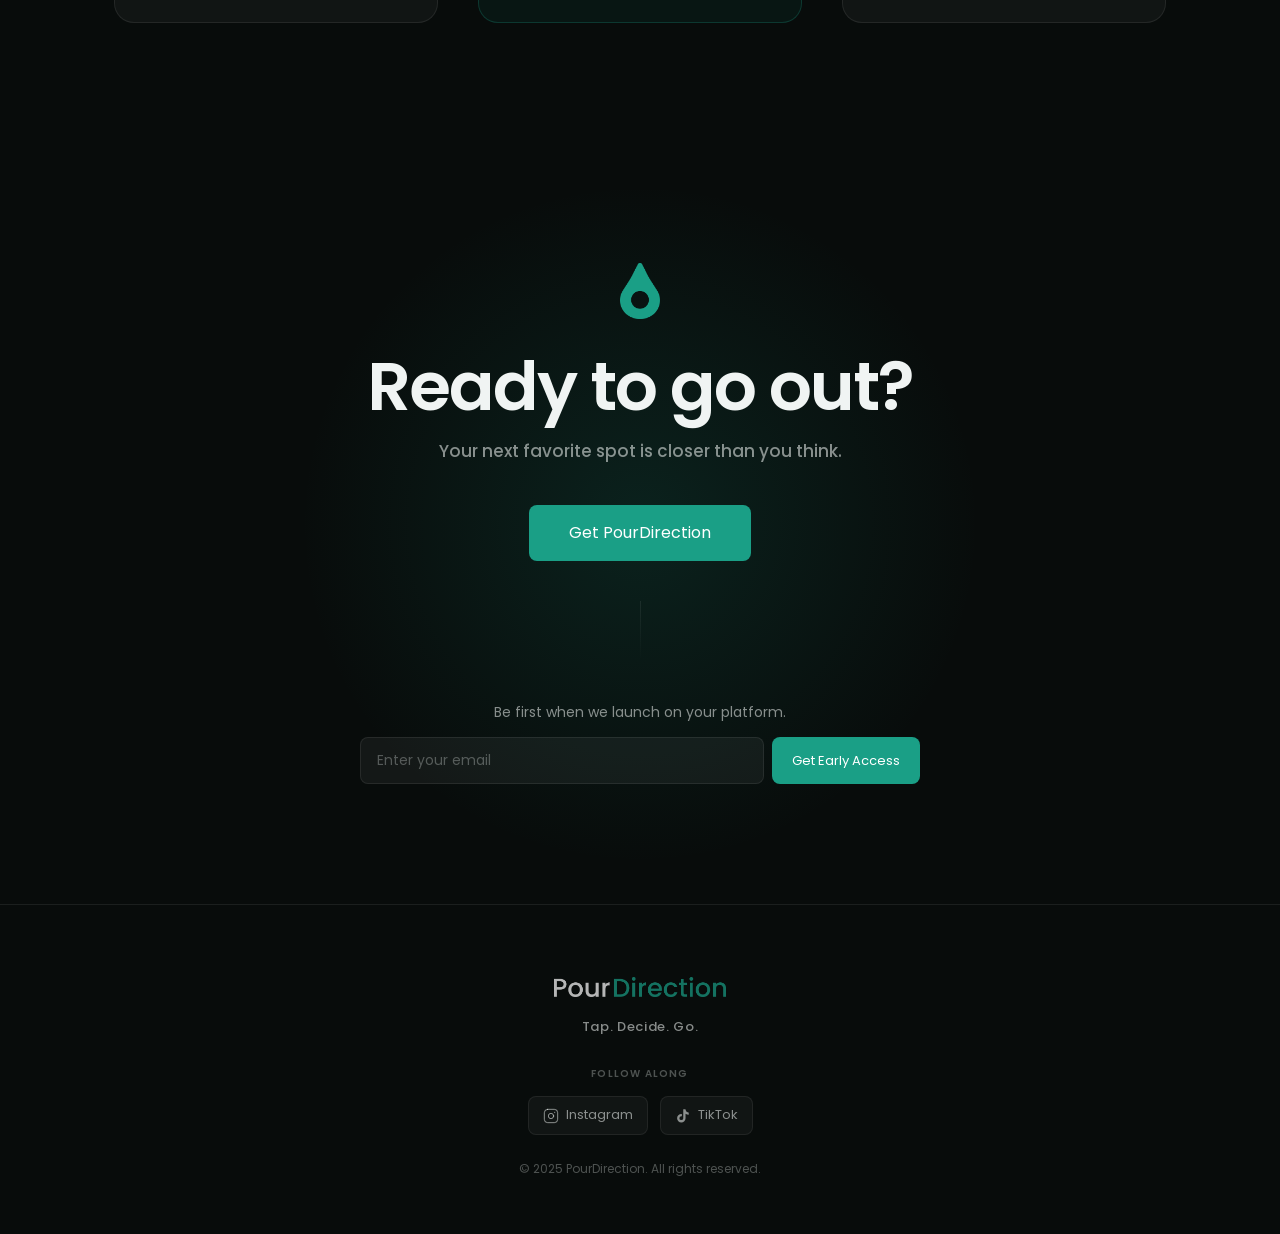
==== commit db531638: "Add SEO meta tags, Open Graph, Twitter card, and structured data" ====
--- a/index.html
+++ b/index.html
@@ -3,9 +3,71 @@
 <head>
   <meta charset="UTF-8" />
   <meta name="viewport" content="width=device-width, initial-scale=1.0" />
-  <!-- Replace page title if needed -->
-  <title>PourDirection — Tap. Decide. Go.</title>
-  <meta name="description" content="Find the perfect spot. Instantly. PourDirection helps you discover bars, restaurants, dispensaries, and clubs near you." />
+
+  <!-- Primary SEO -->
+  <title>PourDirection — Bar Finder &amp; Nightlife App | Find Bars, Restaurants &amp; Clubs Near You</title>
+  <meta name="description" content="PourDirection is the fastest way to find bars, restaurants, clubs, and dispensaries near you. Tap, decide, and go — no scrolling, no debating. Your pocket nightlife concierge." />
+  <meta name="keywords" content="bar finder app, find a bar near me, nightlife app, restaurant finder, club finder, dispensary finder, going out app, bar compass app, beer app, night out app, best bar app, what to do tonight app" />
+  <meta name="author" content="PourDirection" />
+  <meta name="robots" content="index, follow" />
+  <link rel="canonical" href="https://pourdirection.netlify.app/" />
+
+  <!-- Open Graph (Facebook, iMessage, Slack previews) -->
+  <meta property="og:type" content="website" />
+  <meta property="og:url" content="https://pourdirection.netlify.app/" />
+  <meta property="og:title" content="PourDirection — Find Bars, Restaurants &amp; Clubs Near You" />
+  <meta property="og:description" content="The quickest way to find your next favorite spot. No scrolling. No debating. Just effortless discovery — bars, restaurants, clubs, dispensaries." />
+  <meta property="og:image" content="https://pourdirection.netlify.app/assets/images/logo-wordmark.png" />
+  <meta property="og:site_name" content="PourDirection" />
+
+  <!-- Twitter / X Card -->
+  <meta name="twitter:card" content="summary_large_image" />
+  <meta name="twitter:title" content="PourDirection — Find Bars, Restaurants &amp; Clubs Near You" />
+  <meta name="twitter:description" content="The quickest way to find your next favorite spot. Tap. Decide. Go." />
+  <meta name="twitter:image" content="https://pourdirection.netlify.app/assets/images/logo-wordmark.png" />
+
+  <!-- Structured Data — Mobile App -->
+  <script type="application/ld+json">
+  {
+    "@context": "https://schema.org",
+    "@type": "MobileApplication",
+    "name": "PourDirection",
+    "description": "PourDirection is the fastest way to find bars, restaurants, clubs, and dispensaries near you. Tap, decide, and go — your pocket nightlife concierge.",
+    "applicationCategory": "LifestyleApplication",
+    "operatingSystem": "iOS, Android",
+    "offers": {
+      "@type": "Offer",
+      "price": "0",
+      "priceCurrency": "USD"
+    },
+    "aggregateRating": {
+      "@type": "AggregateRating",
+      "ratingValue": "5",
+      "ratingCount": "1"
+    },
+    "url": "https://pourdirection.netlify.app/",
+    "sameAs": [
+      "https://www.instagram.com/pourdirection",
+      "https://www.tiktok.com/@pourdirection"
+    ]
+  }
+  </script>
+
+  <!-- Structured Data — Organization -->
+  <script type="application/ld+json">
+  {
+    "@context": "https://schema.org",
+    "@type": "Organization",
+    "name": "PourDirection",
+    "url": "https://pourdirection.netlify.app/",
+    "logo": "https://pourdirection.netlify.app/favicon.svg",
+    "sameAs": [
+      "https://www.instagram.com/pourdirection",
+      "https://www.tiktok.com/@pourdirection"
+    ]
+  }
+  </script>
+
   <link rel="preconnect" href="https://fonts.googleapis.com" />
   <link rel="preconnect" href="https://fonts.gstatic.com" crossorigin />
   <link href="https://fonts.googleapis.com/css2?family=Poppins:wght@400;500;600;700;800&display=swap" rel="stylesheet" />
--- a/styles.css
+++ b/styles.css
@@ -911,7 +911,7 @@
    FOOTER
    ------------------------------------------------------------ */
 .footer {
-  padding: 48px 24px;
+  padding: 72px 24px 56px;
   border-top: 1px solid var(--bg-border);
 }
 
@@ -919,7 +919,7 @@
   display: flex;
   flex-direction: column;
   align-items: center;
-  gap: 12px;
+  gap: 20px;
   text-align: center;
 }
 
@@ -945,8 +945,8 @@
   display: flex;
   flex-direction: column;
   align-items: center;
-  gap: 12px;
-  margin-bottom: 8px;
+  gap: 14px;
+  margin: 8px 0 4px;
 }
 
 .footer-social-label {
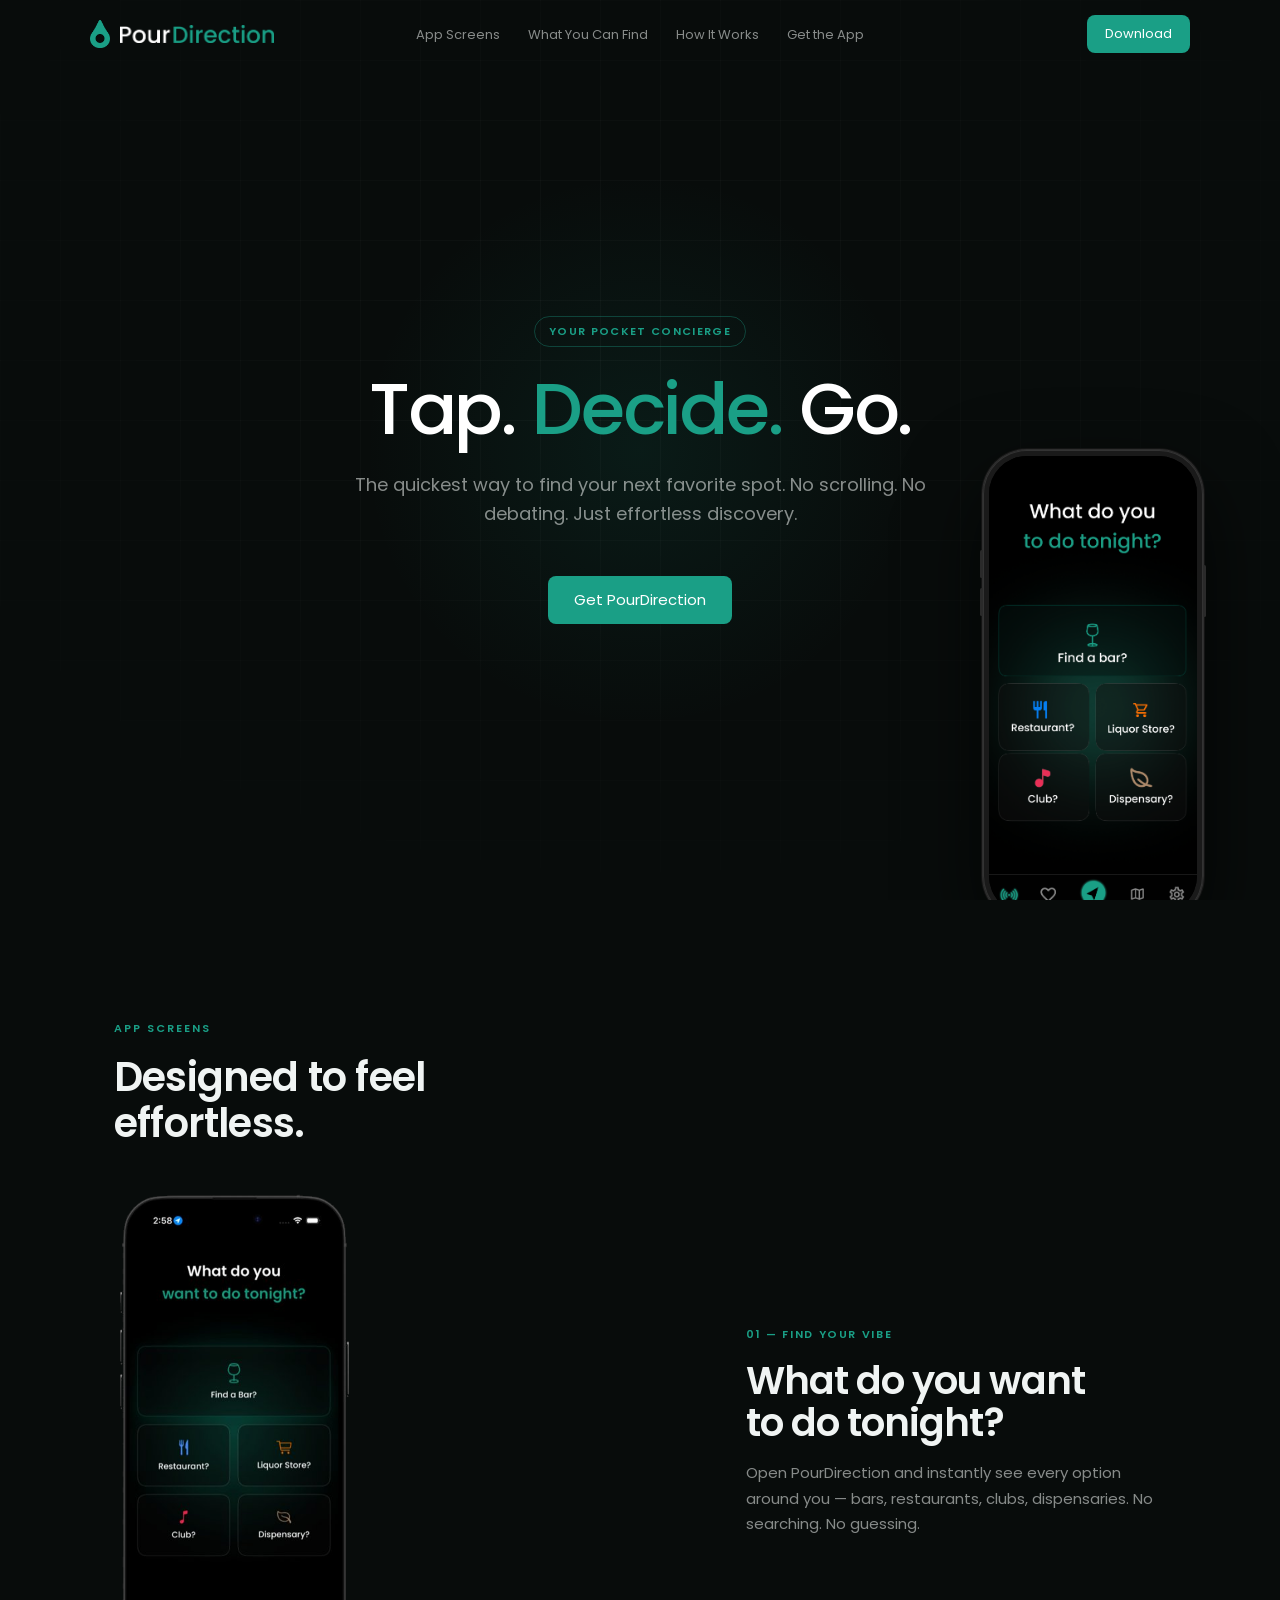
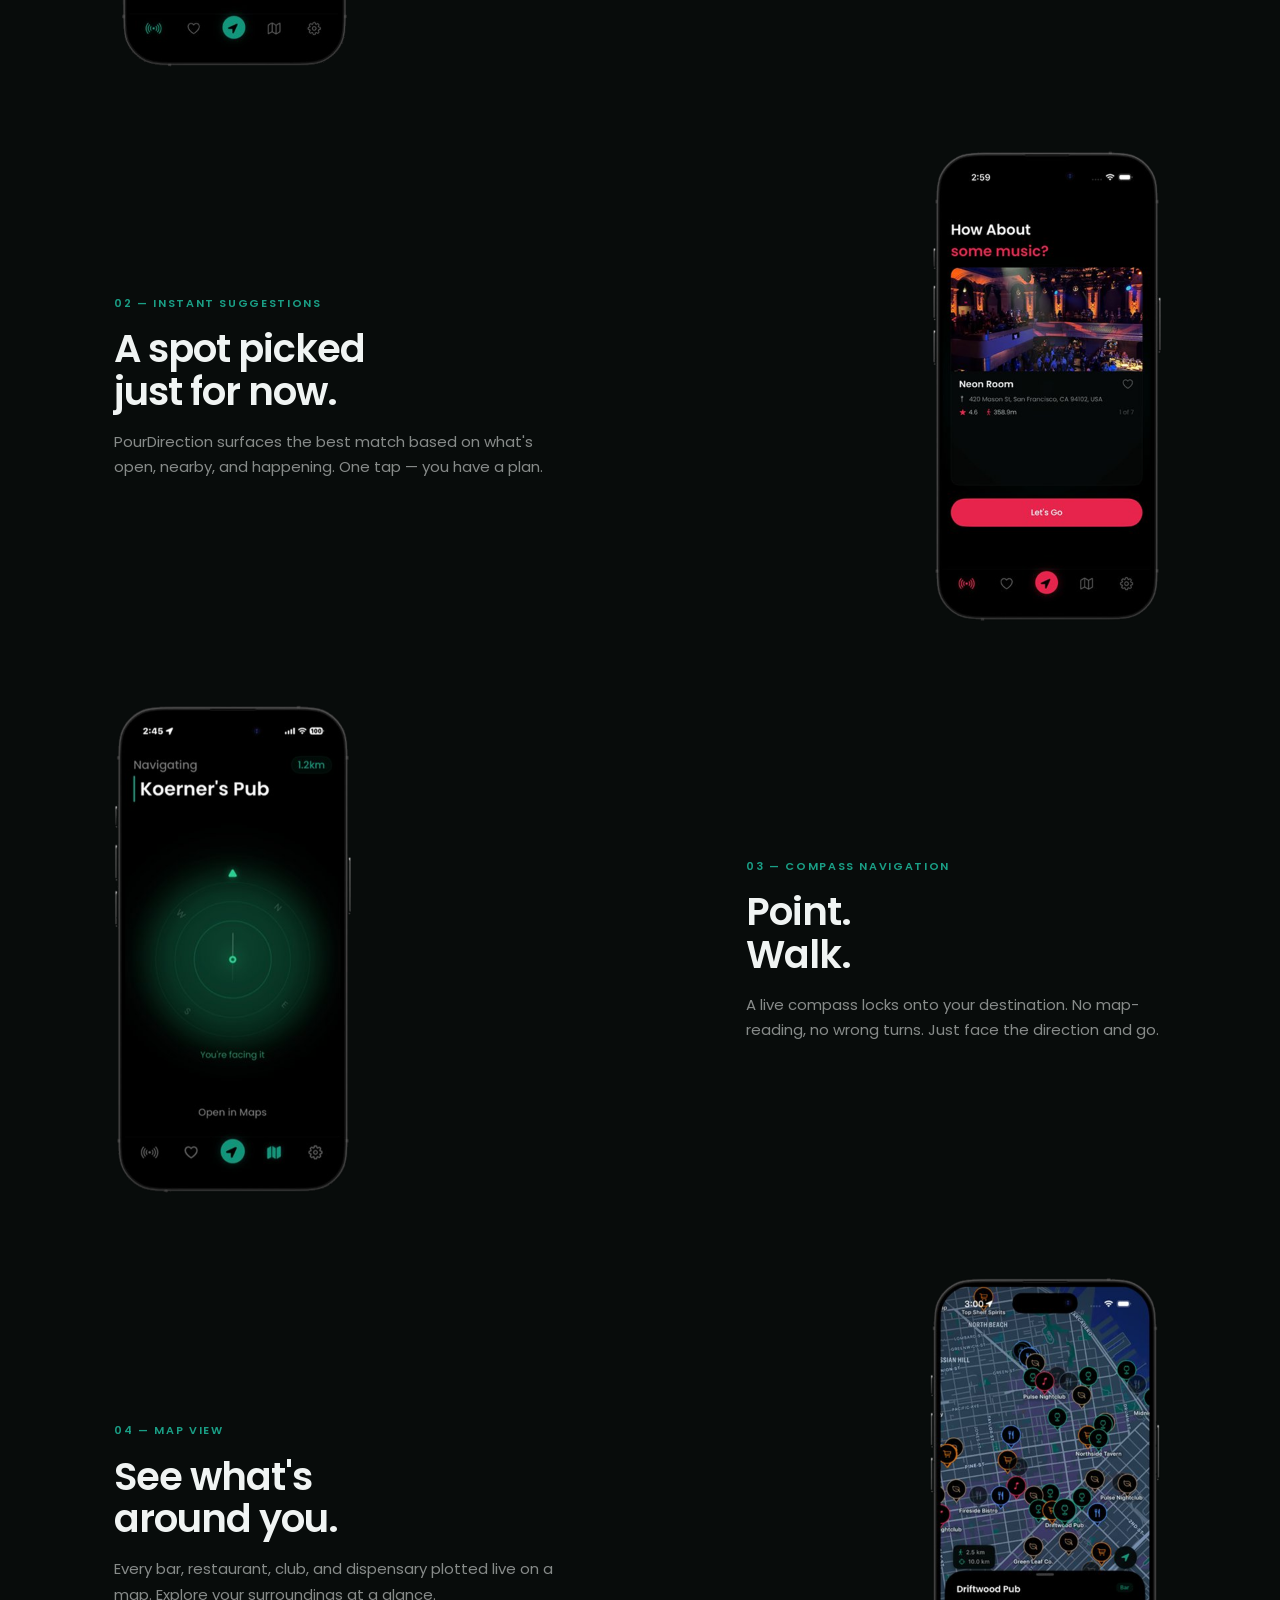
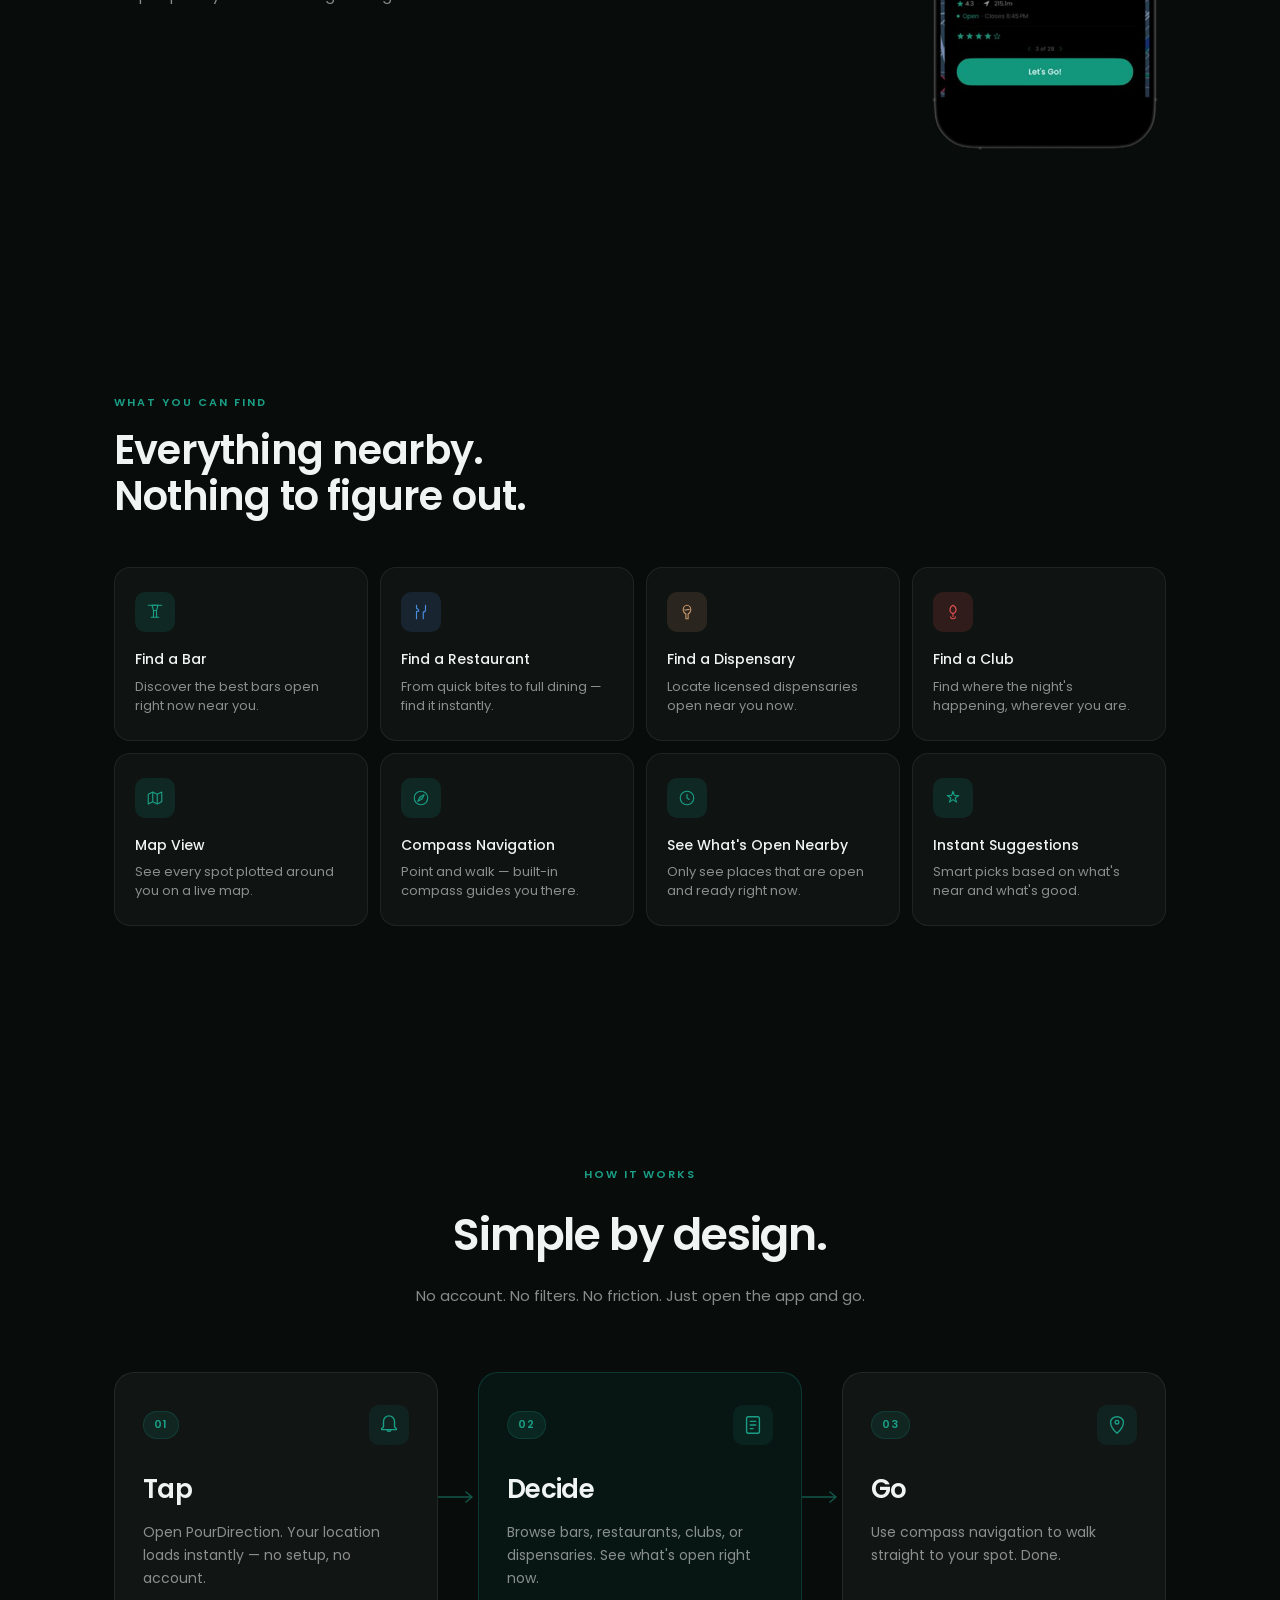
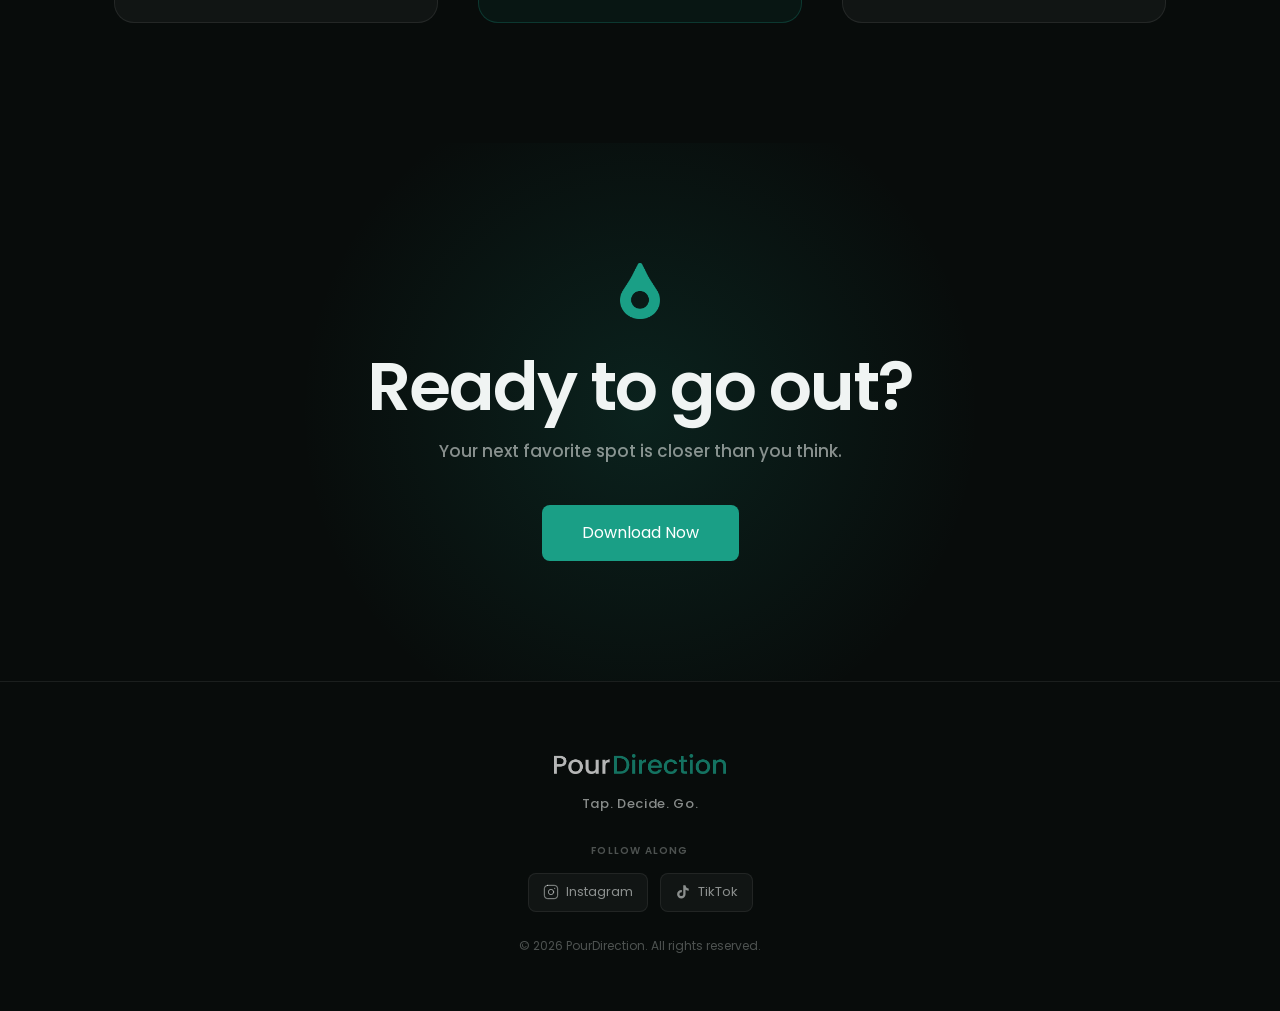
==== commit c51223c8: "Replace email capture with App Store download links - All CTA buttons now link to App Store listing " ====
--- a/index.html
+++ b/index.html
@@ -11,6 +11,7 @@
   <meta name="author" content="PourDirection" />
   <meta name="robots" content="index, follow" />
   <link rel="canonical" href="https://pourdirection.netlify.app/" />
+  <link rel="sitemap" type="application/xml" href="/sitemap.xml" />
 
   <!-- Open Graph (Facebook, iMessage, Slack previews) -->
   <meta property="og:type" content="website" />
@@ -95,7 +96,7 @@
       </ul>
 
       <div class="nav-right">
-        <a href="#cta" class="btn btn-sm">Download</a>
+        <a href="https://apps.apple.com/ca/app/pourdirection/id6760478872" class="btn btn-sm">Download</a>
         <!-- Hamburger (mobile only) -->
         <button class="nav-hamburger" id="navHamburger" aria-label="Open menu" aria-expanded="false">
           <span></span><span></span><span></span>
@@ -138,7 +139,7 @@
       </p>
 
       <div class="hero-ctas fade-up delay-3">
-        <a href="#cta" class="btn btn-primary">Get PourDirection</a>
+        <a href="https://apps.apple.com/ca/app/pourdirection/id6760478872" class="btn btn-primary">Get PourDirection</a>
       </div>
     </div>
 
@@ -401,27 +402,8 @@
       <!-- Replace CTA subtext -->
       <p class="cta-sub fade-up delay-2">Your next favorite spot is closer than you think.</p>
 
-      <!-- Primary CTA button — replace href with App Store / Play Store link -->
-      <a href="#" class="btn btn-primary btn-large fade-up delay-3">Get PourDirection</a>
-
-      <div class="cta-divider fade-up delay-3" aria-hidden="true"></div>
-
-      <!-- Email capture — no backend, UI only -->
-      <div class="email-capture fade-up delay-4">
-        <p class="email-label">Be first when we launch on your platform.</p>
-        <form class="email-form" onsubmit="handleEmailSubmit(event)">
-          <!-- Replace placeholder text if needed -->
-          <input
-            type="email"
-            class="email-input"
-            placeholder="Enter your email"
-            required
-            aria-label="Email address"
-          />
-          <button type="submit" class="btn btn-primary">Get Early Access</button>
-        </form>
-        <p class="email-thanks" id="emailThanks">You're on the list. We'll be in touch.</p>
-      </div>
+      <!-- Primary CTA button -->
+      <a href="https://apps.apple.com/ca/app/pourdirection/id6760478872" class="btn btn-primary btn-large fade-up delay-3">Download Now</a>
 
     </div>
   </section>
@@ -455,7 +437,7 @@
         </div>
       </div>
 
-      <p class="footer-legal">&copy; 2025 PourDirection. All rights reserved.</p>
+      <p class="footer-legal">&copy; 2026 PourDirection. All rights reserved.</p>
     </div>
   </footer>
 
